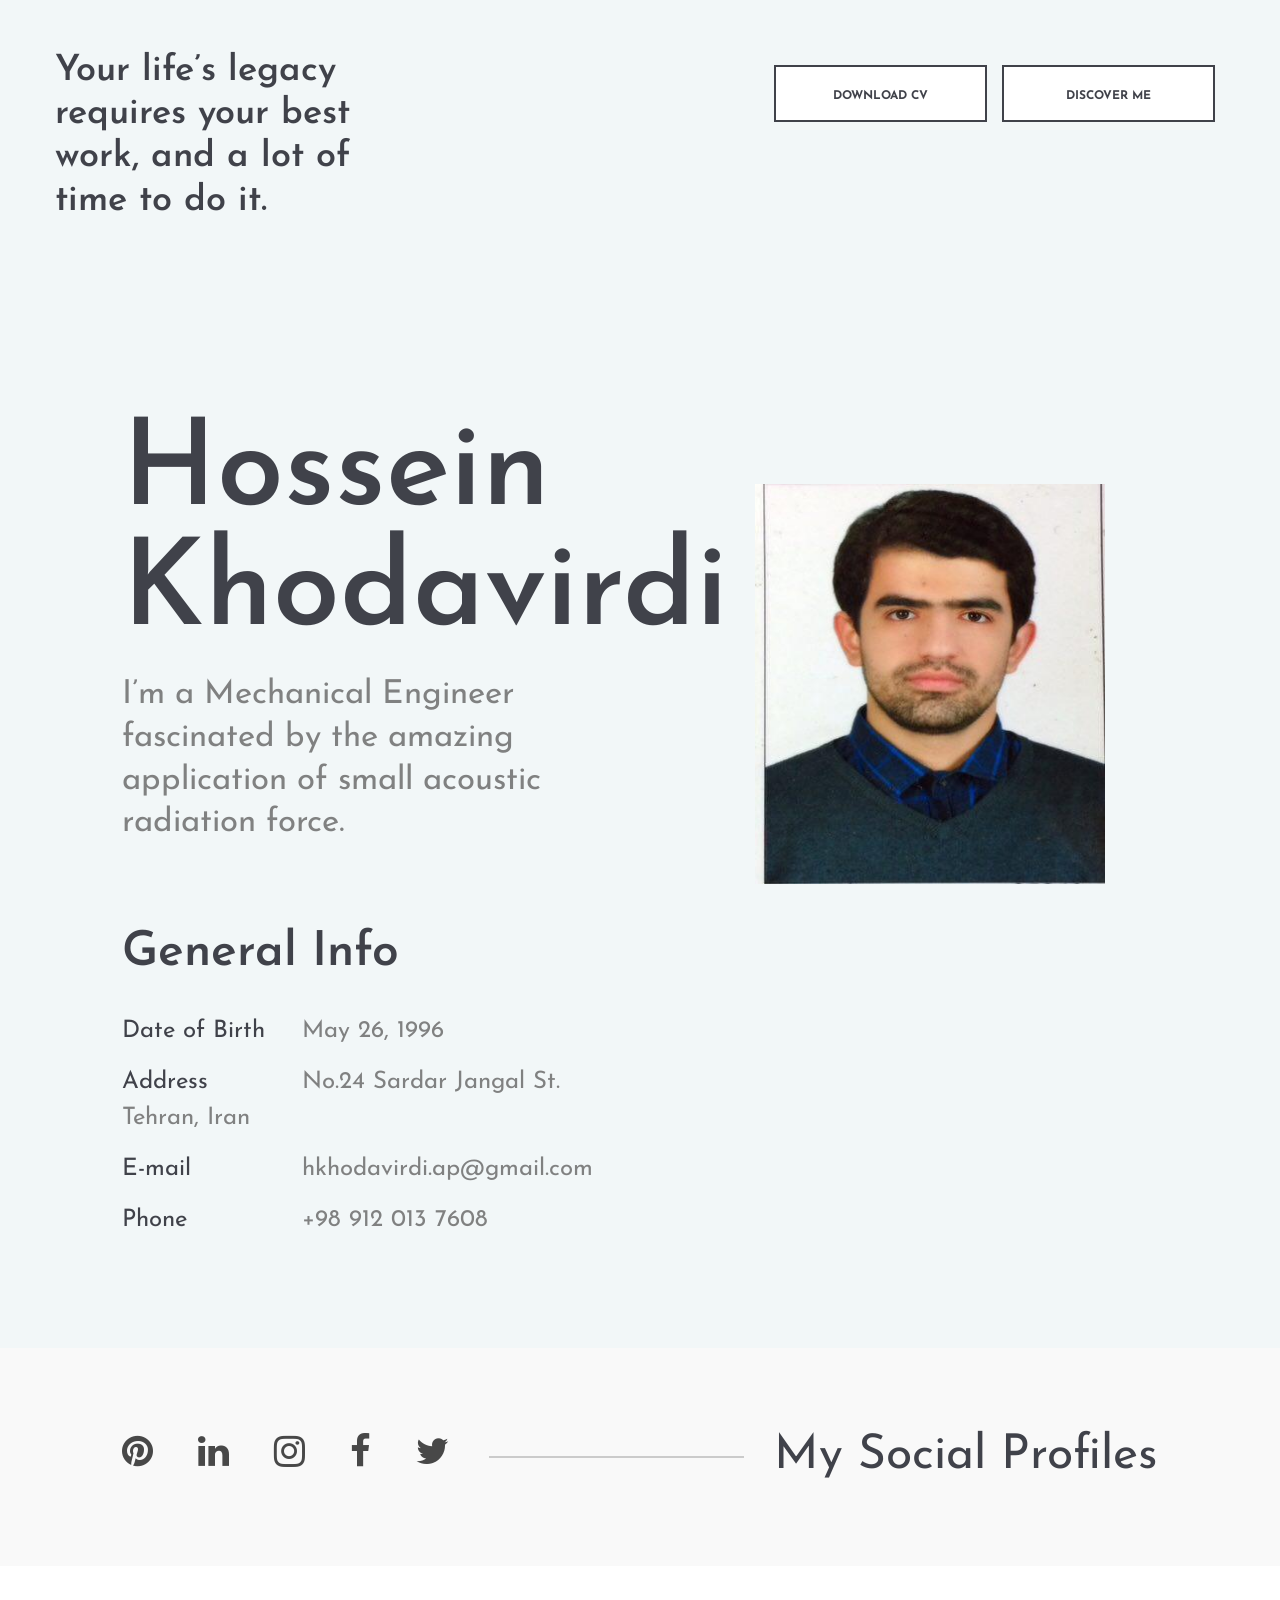
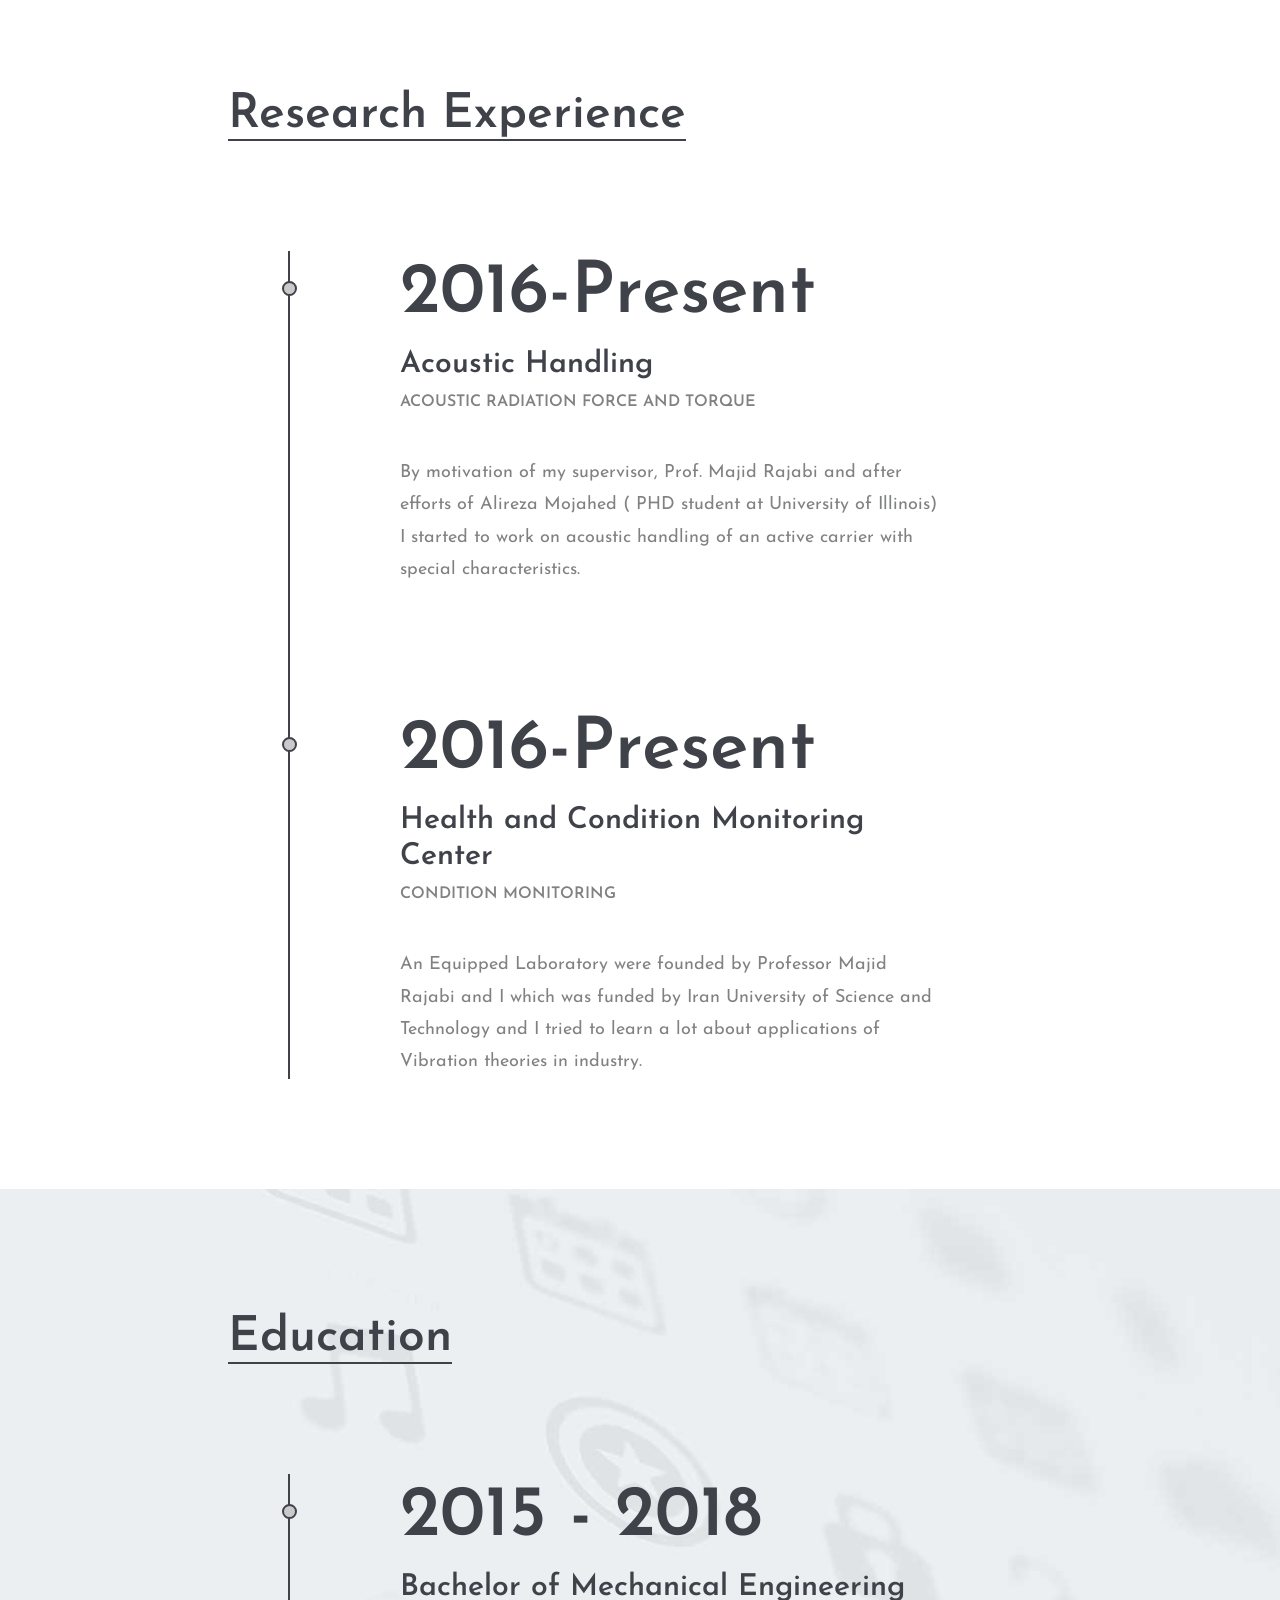
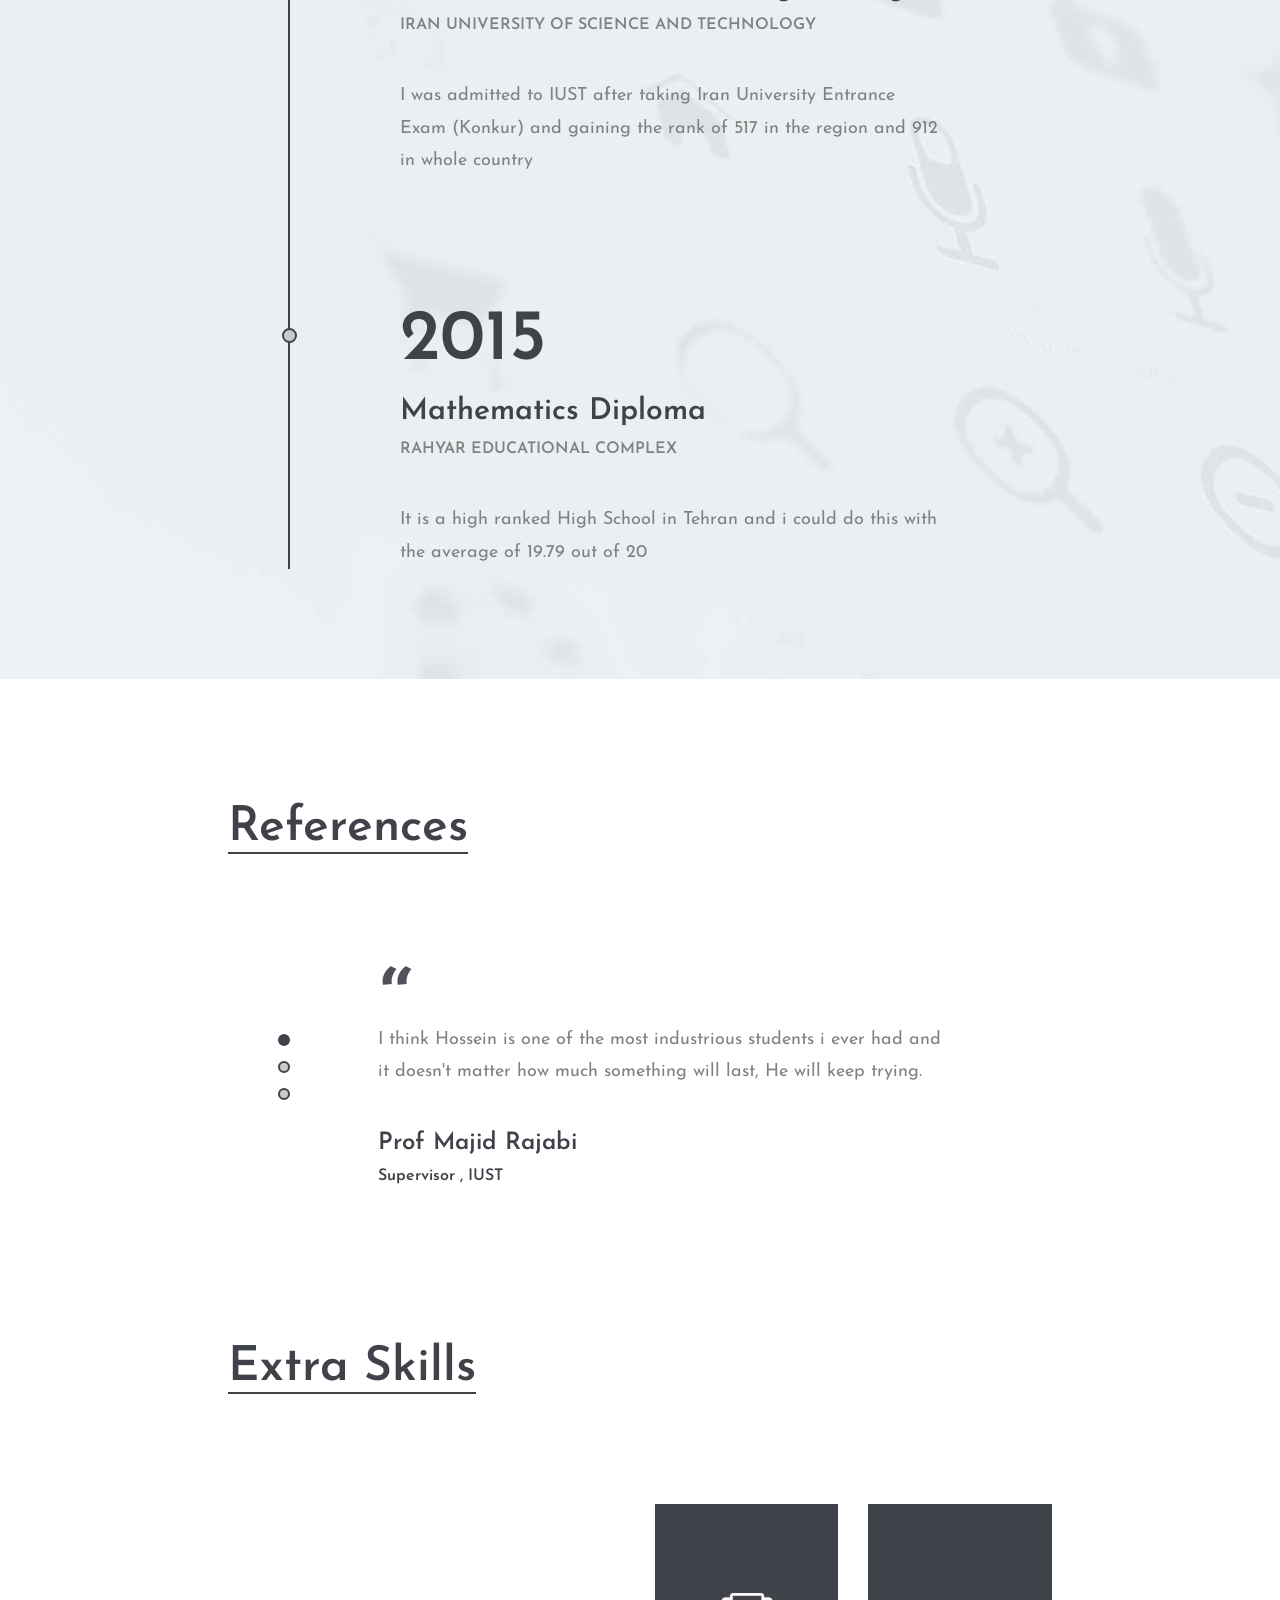
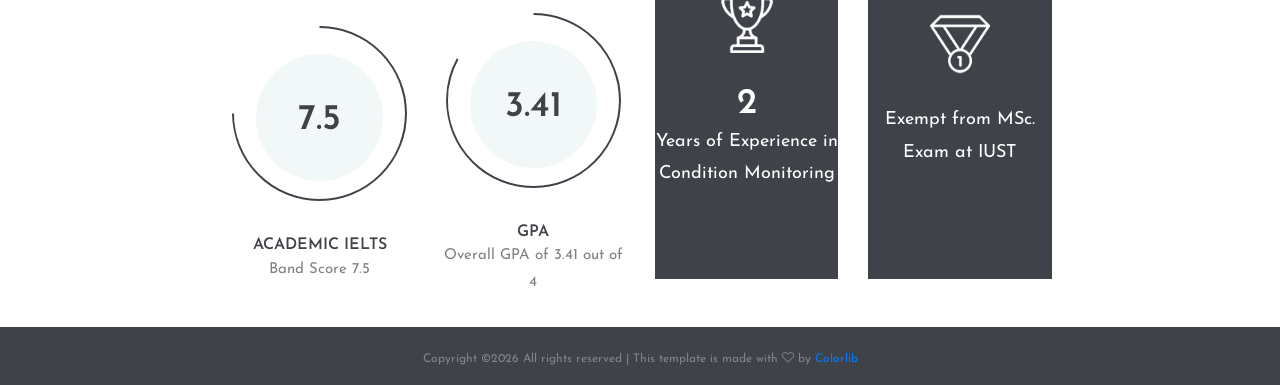
==== index.html @ dfb446a8 "create website" ====
﻿<!DOCTYPE html>
<html lang="en">
<head>
	<title>Hossein Khodavirdi</title>
	<meta charset="UTF-8">
	<meta name="description" content="Civic - CV Resume">
	<meta name="keywords" content="resume, civic, onepage, creative, html">
	<meta name="viewport" content="width=device-width, initial-scale=1.0">
	<!-- Favicon -->   
	<link href="img/favicon.ico" rel="shortcut icon"/>

	<!-- Google Fonts -->
	<link href="https://fonts.googleapis.com/css?family=Josefin+Sans:400,400i,600,600i,700" rel="stylesheet">

	<!-- Stylesheets -->
	<link rel="stylesheet" href="css/bootstrap.min.css"/>
	<link rel="stylesheet" href="css/font-awesome.min.css"/>
	<link rel="stylesheet" href="css/flaticon.css"/>
	<link rel="stylesheet" href="css/owl.carousel.css"/>
	<link rel="stylesheet" href="css/magnific-popup.css"/>
	<link rel="stylesheet" href="css/style.css"/>


	<!--[if lt IE 9]>
	  <script src="https://oss.maxcdn.com/html5shiv/3.7.2/html5shiv.min.js"></script>
	  <script src="https://oss.maxcdn.com/respond/1.4.2/respond.min.js"></script>
	<![endif]-->

</head>
<body>
	<!-- Page Preloder -->
	<div id="preloder">
		<div class="loader"></div>
	</div>
	
	<!-- Header section start -->
	<header class="header-section">
		<div class="container-fluid">
			<div class="row">
				<div class="col-md-4">
					<div class="site-logo">
						<h2>Your life’s legacy requires your best work, and a lot of time to do it.<a href="#"></a></h2>
						<p></p>
					</div>
				</div>
				<div class="col-md-8 text-md-right header-buttons">
					<a href="CV.pdf" class="site-btn">Download CV</a>
					<a href="#" class="site-btn">Discover me</a>
				</div>
			</div>
		</div>
	</header>
	<!-- Header section end -->

	<!-- Hero section start -->
	<section class="hero-section spad">
		<div class="container-fluid">
			<div class="row">
				<div class="col-xl-10 offset-xl-1">
					<div class="row">
						<div class="col-lg-6">
							<div class="hero-text">
								<h2>Hossein Khodavirdi</h2>
								<p>I’m a Mechanical Engineer fascinated by the amazing application of small acoustic radiation force.</p>
							</div>
							<div class="hero-info">
								<h2>General Info</h2>
								<ul>
									<li><span>Date of Birth</span>May 26, 1996</li>
									<li><span>Address</span>No.24 Sardar Jangal St. Tehran, Iran</li>
									<li><span>E-mail</span>hkhodavirdi.ap@gmail.com</li>
									<li><span>Phone </span>+98 912 013 7608</li>
								</ul>
							</div>
						</div>
						<div class="col-lg-6">
							<figure class="hero-image">
								<img src="img/Hossein.jpg" width="350" height="400" alt="5">
							</figure>
						</div>
					</div>
				</div>
			</div>
		</div>
	</section>
	<!-- Hero section end -->

	<!-- Social links section start -->
	<div class="social-section">
		<div class="container-fluid">
			<div class="row">
				<div class="col-xl-10 offset-xl-1">
					<div class="social-link-warp">
						<div class="social-links">
							<a href=""><i class="fa fa-pinterest"></i></a>
							<a href="https://www.linkedin.com/in/hossein-khodavirdi-6b2074a9/"><i class="fa fa-linkedin"></i></a>
							<a href="https://www.instagram.com/hossein.kh96/"><i class="fa fa-instagram"></i></a>
							<a href=""><i class="fa fa-facebook"></i></a>
							<a href="https://twitter.com/ho3ein75"><i class="fa fa-twitter"></i></a>
						</div>
						<h2 class="hidden-md hidden-sm">My Social Profiles</h2>
					</div>
				</div>
			</div>
		</div>
	</div>	
	<!-- Social links section end -->

	<!-- Resume section start -->
	<section class="resume-section spad">
		<div class="container-fluid">
			<div class="row">
				<div class="col-xl-7 offset-xl-2">
					<div class="section-title">
						<h2>Research Experience</h2>
					</div>
					<ul class="resume-list">
						<li>
							<h2>2016-Present</h2>
							<h3>Acoustic Handling</h3>
							<h4>Acoustic radiation force and torque</h4>
							<p>By motivation of my supervisor, Prof. Majid Rajabi and after efforts of Alireza Mojahed ( PHD student at University of Illinois) I started to work on acoustic handling of an active carrier with special characteristics. </p>
						</li>
						<li>
							<h2>2016-Present</h2>
							<h3>Health and Condition Monitoring Center</h3>
							<h4>Condition Monitoring</h4>
							<p>An Equipped Laboratory were founded by Professor Majid Rajabi and I which was funded by Iran University of Science and Technology and I tried to learn a lot about applications of Vibration theories in industry. </p>
						</li>
					</ul>
				</div>
			</div>
		</div>
	</section>
	<!-- Resume section end -->

	<!-- Resume section start -->
	<section class="resume-section with-bg spad">
		<div class="container-fluid">
			<div class="row">
				<div class="col-xl-7 offset-xl-2">
					<div class="section-title">
						<h2>Education</h2>
					</div>
					<ul class="resume-list">
						<li>
							<h2>2015 - 2018</h2>
							<h3>Bachelor of Mechanical Engineering</h3>
							<h4>Iran University of Science and Technology</h4>
							<p>I was admitted to IUST after taking Iran University Entrance Exam (Konkur) and gaining the rank of 517 in the region and 912 in whole country</p>
						</li>
						<li>
							<h2>2015</h2>
							<h3>Mathematics Diploma</h3>
							<h4>Rahyar Educational Complex</h4>
							<p>It is a high ranked High School in Tehran and i could do this with the average of 19.79 out of 20 </p>
						</li>
					</ul>
				</div>
			</div>
		</div>
	</section>
	<!-- Resume section end -->

	
	<!-- Review section start -->
	<section class="review-section spad pb-0">
		<div class="container-fluid">
			<div class="row">
				<div class="col-xl-7 offset-xl-2">
					<div class="section-title">
						<h2>References</h2>
					</div>
					<div class="review-slider owl-carousel">
						<div class="single-review">
							<div class="qut">“</div>
							<p>I think Hossein is one of the most industrious students i ever had and it doesn't matter how much something will last, He will keep trying. </p>
							<h3>Prof Majid Rajabi</h3>
							<h4>Supervisor , IUST</h4>
						</div>
						<div class="single-review">
							<div class="qut">“</div>
							<p>He was my TA at Iran University of Science and Technology, I can state that most of his students were statisfied after the end of the semester based on Hossein's Commitment and fairness. </p>
							<h3>Professor Ruhollah Talebi Tooti</h3>
							<h4>Iran University of Science and Technology</h4>
						</div>
						<div class="single-review">
							<div class="qut">“</div>
							<p>He is a very good and committed student which i think i can always count on him. </p>
							<h3>Professor Siavash Kazemi Rad</h3>
							<h4>Iran University of Science and Technology</h4>
						</div>
					</div>
				</div>
			</div>
		</div>
	</section>
	<!-- Review section end -->


	<!-- Extra section start -->
	<section class="extra-section spad pb-0">
		<div class="container-fluid">
			<div class="row">
				<div class="col-xl-8 offset-xl-2">
					<div class="section-title">
						<h2>Extra Skills</h2>
					</div>
					<div class="row">
						<div class="col-lg-3 col-md-6 pt-5">
							<div class="fact-box trans">
								<div class="fact-content">
									<div class="circle-progress">
										<div id="progress1" class="prog-circle"></div>
										<div class="progress-info">
											<h2>7.5</h2>
										</div>
										<div class="prog-title">
											<h3>Academic IELTS</h3>
											<p>Band Score 7.5</p>
										</div>			
									</div>
								</div>
							</div>
						</div>
						<div class="col-lg-3 col-md-6 pt-5">
							<div class="fact-box trans">
								<div class="fact-content">
									<div class="circle-progress">
										<div id="progress2" class="prog-circle"></div>
										<div class="progress-info">
											<h2>3.41</h2>
										</div>
										<div class="prog-title">
											<h3>GPA</h3>
											<p>Overall GPA of 3.41 out of 4 </p>
										</div>			
									</div>
								</div>
							</div>
						</div>
						<div class="col-lg-3 col-md-6">
							<div class="fact-box">
								<div class="fact-content">
									<img src="img/icon/1-w.png" alt="">
									<h2>2</h2>
									<p>Years of Experience in Condition Monitoring</p>
								</div>
							</div>
						</div>
						<div class="col-lg-3 col-md-6">
							<div class="fact-box">
								<div class="fact-content">
									<img src="img/icon/2-w.png" alt="">
									<h2></h2>
									<p>Exempt from MSc. Exam at IUST</p>
								</div>
							</div>
						</div>
					</div>
				</div>
			</div>
		</div>
	</section>
	<!-- Extra section end -->


	<!-- Footer section start -->
	<footer class="footer-section">
		<div class="container text-center">
			<div class="copyright"><!-- Link back to Colorlib can't be removed. Template is licensed under CC BY 3.0. -->
Copyright &copy;<script>document.write(new Date().getFullYear());</script> All rights reserved | This template is made with <i class="fa fa-heart-o" aria-hidden="true"></i> by <a href="https://colorlib.com" target="_blank">Colorlib</a>
<!-- Link back to Colorlib can't be removed. Template is licensed under CC BY 3.0. -->
</div>
		</div>
	</footer>
	<!-- Footer section end -->


	<!--====== Javascripts & Jquery ======-->
	<script src="js/jquery-2.1.4.min.js"></script>
	<script src="js/bootstrap.min.js"></script>
	<script src="js/owl.carousel.min.js"></script>
	<script src="js/magnific-popup.min.js"></script>
	<script src="js/circle-progress.min.js"></script>
	<script src="js/main.js"></script>
</body>
</html>
---- css/flaticon.css ----
/*
  	Flaticon icon font: Flaticon
  	Creation date: 11/12/2017 08:10
  	*/

@font-face {
  font-family: "Flaticon";
  src: url("../icon-fonts/Flaticon.eot");
  src: url("../icon-fonts/Flaticon.eot?#iefix") format("embedded-opentype"),
       url("../icon-fonts/Flaticon.woff") format("woff"),
       url(".../icon-fonts/Flaticon.ttf") format("truetype"),
       url("../icon-fonts/Flaticon.svg#Flaticon") format("svg");
  font-weight: normal;
  font-style: normal;
}

@media screen and (-webkit-min-device-pixel-ratio:0) {
  @font-face {
    font-family: "Flaticon";
    src: url("../icon-fonts/Flaticon.svg#Flaticon") format("svg");
  }
}

[class^="flaticon-"]:before, [class*=" flaticon-"]:before,
[class^="flaticon-"]:after, [class*=" flaticon-"]:after {   
  font-family: Flaticon;
  font-style: normal;
}

.flaticon-001-yoga:before { content: "\f100"; }
.flaticon-002-writing:before { content: "\f101"; }
.flaticon-003-weightlifting:before { content: "\f102"; }
.flaticon-004-cinema:before { content: "\f103"; }
.flaticon-005-game-console:before { content: "\f104"; }
.flaticon-006-swimming:before { content: "\f105"; }
.flaticon-007-sports:before { content: "\f106"; }
.flaticon-008-karaoke:before { content: "\f107"; }
.flaticon-009-sewing-2:before { content: "\f108"; }
.flaticon-010-snorkel:before { content: "\f109"; }
.flaticon-011-reading:before { content: "\f10a"; }
.flaticon-012-quilt:before { content: "\f10b"; }
.flaticon-013-chess-1:before { content: "\f10c"; }
.flaticon-014-poker:before { content: "\f10d"; }
.flaticon-015-photo-camera:before { content: "\f10e"; }
.flaticon-016-canvas:before { content: "\f10f"; }
.flaticon-017-model:before { content: "\f110"; }
.flaticon-018-music-player:before { content: "\f111"; }
.flaticon-019-knitting:before { content: "\f112"; }
.flaticon-020-kite:before { content: "\f113"; }
.flaticon-021-necklace:before { content: "\f114"; }
.flaticon-022-hiking:before { content: "\f115"; }
.flaticon-023-toast:before { content: "\f116"; }
.flaticon-024-gardening:before { content: "\f117"; }
.flaticon-025-fishing:before { content: "\f118"; }
.flaticon-026-sewing-1:before { content: "\f119"; }
.flaticon-027-drum-set:before { content: "\f11a"; }
.flaticon-028-sewing:before { content: "\f11b"; }
.flaticon-029-dancing:before { content: "\f11c"; }
.flaticon-030-crossword:before { content: "\f11d"; }
.flaticon-031-crochet:before { content: "\f11e"; }
.flaticon-032-cooking:before { content: "\f11f"; }
.flaticon-033-coin:before { content: "\f120"; }
.flaticon-034-pottery:before { content: "\f121"; }
.flaticon-035-tent:before { content: "\f122"; }
.flaticon-036-chess:before { content: "\f123"; }
---- css/style.css ----
/* =================================
------------------------------------
  Civic - CV Resume
  Version: 1.0
 ------------------------------------ 
 ====================================*/

/*----------------------------------------*/
/* Template default CSS
/*----------------------------------------*/
html,
body {
	height: 100%;
	font-family: 'Josefin Sans', sans-serif;
}

h1,
h2,
h3,
h4,
h5,
h6 {
	color: #40424a;
	margin: 0;
	font-weight: 600;
	font-family: 'Josefin Sans', sans-serif;
}

h2 {
	font-size: 48px;
}

h3 {
	font-size: 30px;
}

p {
	font-size: 18px;
	color: #808181;
	line-height: 1.8;
}

img {
	max-width: 100%;
}

input:focus,
select:focus,
button:focus,
textarea:focus {
	outline: none;
}

a:hover,
a:focus {
	text-decoration: none;
	outline: none;
}

ul,
ol {
	padding: 0;
	margin: 0;
}

/*---------------------
	Helper CSS
-----------------------*/
.spad {
	padding-top: 125px;
	padding-bottom: 110px;
}

.section-title h2 {
	display: inline-block;
	position: relative;
	margin-bottom: 110px;
	padding-bottom: 2px;
	line-height: normal;
}

.section-title h2:after {
	position: absolute;
	content: '';
	width: 100%;
	height: 2px;
	left: 0;
	bottom: 0;
	background: #40424a;
}

.set-bg {
	background-repeat: no-repeat;
	background-size: cover;
}

/*------------------------
  Common Elements
--------------------------*/

/* Preloder */
#preloder {
	position: fixed;
	width: 100%;
	height: 100%;
	top: 0;
	left: 0;
	z-index: 999999;
	background: #fff;
}

.loader {
	width: 30px;
	height: 30px;
	border: 3px solid #000;
	position: absolute;
	top: 50%;
	left: 50%;
	margin-top: -13px;
	margin-left: -13px;
	border-radius: 60px;
	border-left-color: transparent;
	animation: loader 0.8s linear infinite;
	-webkit-animation: loader 0.8s linear infinite;
}

@keyframes loader {
	0% {
		-webkit-transform: rotate(0deg);
		        transform: rotate(0deg);
	}
	50% {
		-webkit-transform: rotate(180deg);
		        transform: rotate(180deg);
	}
	100% {
		-webkit-transform: rotate(360deg);
		        transform: rotate(360deg);
	}
}

@-webkit-keyframes loader {
	0% {
		-webkit-transform: rotate(0deg);
	}
	50% {
		-webkit-transform: rotate(180deg);
	}
	100% {
		-webkit-transform: rotate(360deg);
	}
}

/* Site Buttons */
.site-btn {
	display: inline-block;
	text-transform: uppercase;
	font-size: 12px;
	min-width: 213px;
	min-height: 20px;
	text-align: center;
	padding: 20px 10px 15px;
	position: relative;
	background-color: #fff;
	margin-right: 10px;
	border: 2px solid #40424a;
	color: #40424a;
	font-weight: 700;
}

.site-btn:hover {
	color: #40424a;
}

.circle-progress {
	text-align: center;
	padding-top: 30px;
	display: inline-block;
}

.circle-progress .prog-circle {
	margin-bottom: -155px;
}

.circle-progress canvas {
	-webkit-transform: rotate(90deg);
	-ms-transform: rotate(90deg);
	transform: rotate(90deg);
}

.circle-progress .progress-info {
	background: #f2f7f8;
	width: 127px;
	height: 127px;
	border-radius: 150px;
	margin: 0 auto;
	padding-top: 45px;
}

.circle-progress .progress-info h2 {
	font-size: 36px;
	color: #40424a !important;
}

.circle-progress .prog-title {
	text-align: center;
	margin-top: 55px;
}

.circle-progress .prog-title h3 {
	font-size: 16px;
	text-transform: uppercase;
}

.circle-progress .prog-title p {
	font-size: 15px;
	color: #808181 !important;
}

/* Image Popup */
.img-popup-warp .mfp-content,
.img-popup-warp.mfp-ready.mfp-removing .mfp-content {
	opacity: 0;
	-webkit-transform: scale(0.8);
	-ms-transform: scale(0.8);
	transform: scale(0.8);
	-webkit-transition: all 0.4s;
	-o-transition: all 0.4s;
	transition: all 0.4s;
}

.img-popup-warp.mfp-ready .mfp-content {
	opacity: 1;
	-webkit-transform: scale(1);
	-ms-transform: scale(1);
	transform: scale(1);
}

/* Fact box */
.fact-box {
	height: 375px;
	display: table;
	width: 100%;
	background: #40424a;
}

.fact-box.trans {
	background-color: transparent;
}

.fact-box .fact-content {
	display: table-cell;
	vertical-align: middle;
	text-align: center;
}

.fact-box .fact-content img {
	width: 60px;
	margin-bottom: 30px;
}

.fact-box .fact-content h2 {
	font-size: 36px;
	color: #fff;
}

.fact-box .fact-content p {
	color: #fff;
	margin-bottom: 0;
}

/* Porgess bar */
.single-progress-item {
	margin-bottom: 35px;
	position: relative;
}

.single-progress-item p {
	color: #40424a;
	margin-bottom: 0;
	font-weight: 600;
}

.progress-bar-style {
	display: block;
	height: 2px;
	position: relative;
	width: 100%;
	margin-bottom: 10px;
}

.bar-inner {
	position: absolute;
	height: 100%;
	left: 0;
	top: 0;
	background: #40424a;
}

.bar-inner span {
	position: absolute;
	right: 0;
	bottom: -30px;
	color: #40424a;
	font-weight: 600;
}

/* Progress dots */
.language-progress {
	max-width: 280px;
	list-style: none;
}

.language-progress li {
	font-size: 24px;
	position: relative;
	padding-right: 150px;
	margin-bottom: 30px;
}

.language-progress .lan-prog {
	position: absolute;
	right: 0;
	top: 0;
}

.language-progress .lan-prog span {
	width: 12px;
	height: 12px;
	display: inline-block;
	margin-right: 18px;
	border-radius: 12px;
	background: #40424a;
}

.language-progress .lan-prog span.fade-ele {
	background: #cacaca;
}

/* Icon Box */
.icon-box {
	text-align: center;
	display: inline-block;
	margin-right: 60px;
}

.icon-box:last-child {
	margin-right: 0;
}

.icon-box i {
	font-size: 60px;
}

.icon-box p {
	color: #40424a;
}

.social-links a {
	-webkit-transition: all 0.3s;
	-o-transition: all 0.3s;
	transition: all 0.3s;
}

/*---------------------
	Header section
-----------------------*/
.header-section {
	padding: 50px 40px;
	background: #f2f7f8;
}

.site-logo h2 {
	font-size: 36px;
}

.site-logo h2 a {
	color: #40424a;
}

.site-logo p {
	font-size: 14px;
	line-height: normal;
}

.header-buttons a {
	margin-top: 15px;
}

/*---------------------
	Hero section
-----------------------*/
.hero-section {
	background: #f2f7f8;
}

.hero-text {
	margin-bottom: 80px;
}

.hero-text h2 {
	font-size: 170px;
	line-height: normal;
	margin-bottom: 20px;
}

.hero-text p {
	font-size: 33px;
	line-height: 1.3;
}

.hero-image {
	padding-top: 70px;
         margin-left: 100px
}

.hero-info h2 {
	margin-bottom: 30px;
       
}

.hero-info ul {
	list-style: none;
}

.hero-info ul li {
	font-size: 24px;
	color: #808181;
	margin-bottom: 15px;
}

.hero-info ul li span {
	color: #40424a;
	display: inline-block;
	min-width: 220px;
}

.hero-info ul li:last-child {
	margin-bottom: 0;
}

/*---------------------
	Social section
-----------------------*/
.social-section {
	background: #f9f9f9;
	padding: 80px 0;
}

.social-section .social-links {
	display: inline-block;
	background: #f9f9f9;
	position: relative;
	z-index: 5;
}

.social-section .social-links a {
	color: #484848;
	font-size: 36px;
	margin-right: 40px;
}

.social-section .social-link-warp {
	position: relative;
}

.social-section .social-link-warp h2 {
	display: inline-block;
	float: right;
	font-weight: 400;
	padding-left: 30px;
	background: #f9f9f9;
	position: relative;
	z-index: 5;
}

.social-section .social-link-warp:after {
	position: absolute;
	content: '';
	width: 50%;
	height: 2px;
	left: 23%;
	top: 50%;
	margin-top: 1px;
	background: #cbcbcb;
}

/*---------------------
	Resume section
----------------------*/
.resume-section.with-bg {
	background-image: url(../img/resume-bg.jpg);
	background-repeat: no-repeat;
	background-size: cover;
}

.resume-list {
	list-style: none;
	margin-left: 60px;
	padding-left: 110px;
	border-left: 2px solid #40424a;
}

.resume-list li {
	margin-bottom: 120px;
	position: relative;
}

.resume-list li:last-child {
	margin-bottom: 0;
}

.resume-list li:after {
	position: absolute;
	content: '';
	width: 15px;
	height: 15px;
	border: 2px solid #40424a;
	border-radius: 50px;
	background: #cacaca;
	top: 30px;
	left: -118px;
}

.resume-list h2 {
	font-size: 72px;
	margin-bottom: 10px;
}

.resume-list h4 {
	font-size: 16px;
	text-transform: uppercase;
	color: #808181;
	margin-top: 10px;
	margin-bottom: 45px;
}

.resume-list p {
	margin-bottom: 0;
}

/*---------------------
	Review section
-----------------------*/
.review-slider {
	padding-left: 150px;
}

.review-slider .owl-dots {
	position: absolute;
	left: 50px;
	top: 70px;
}

.review-slider .owl-dots .owl-dot {
	width: 12px;
	height: 12px;
	border: 2px solid #40424a;
	border-radius: 50px;
	background: #cacaca;
	margin-bottom: 15px;
}

.review-slider .owl-dots .owl-dot.active {
	background: #40424a;
}

.single-review .qut {
	font-size: 120px;
	line-height: 0;
	color: #505259;
	margin-top: 60px;
}

.single-review p {
	margin-bottom: 40px;
}

.single-review h3 {
	font-size: 24px;
	margin-bottom: 10px;
}

.single-review h4 {
	font-size: 16px;
}

/*---------------------
	Portfolio section
----------------------*/
.portfolio-warp {
	padding: 0 60px;
}

.portfolio-item h2 {
	font-size: 24px;
	margin-bottom: 5px;
}

.portfolio-item p {
	font-size: 14px;
	margin-bottom: 0;
}

.portfolio-item .port-pic {
	margin-bottom: 30px;
	display: block;
	height: 480px;
	background: #333;
	background-position: center center;
	background-size: cover;
	overflow: hidden;
	position: relative;
}

.portfolio-item .port-pic:after {
	position: absolute;
	content: '';
	left: 0;
	bottom: 0;
	width: 100%;
	height: 0;
	background: #000;
	opacity: 0;
	z-index: 2;
	-webkit-transition: all 0.4s cubic-bezier(0.55, 0.09, 0.68, 0.53) 0s;
	-o-transition: all 0.4s cubic-bezier(0.55, 0.09, 0.68, 0.53) 0s;
	transition: all 0.4s cubic-bezier(0.55, 0.09, 0.68, 0.53) 0s;
}

.portfolio-item:hover .port-pic:after {
	opacity: 0.8;
	height: 100%;
	top: 0;
}

/*---------------------
	Contact section
-----------------------*/
.contact-form {
	display: block;
	width: 100%;
}

.contact-form input {
	background-color: transparent;
	padding-left: 25px;
	height: 60px;
	width: 100%;
	border: none;
	border-bottom: 2px solid #cacaca;
	margin-bottom: 30px;
	font-size: 13px;
}

.contact-form textarea {
	padding-left: 25px;
	height: 200px;
	width: 100%;
	border: none;
	border-bottom: 2px solid #cacaca;
	margin-bottom: 30px;
	font-size: 13px;
	background-color: transparent;
}

.contact-form ::-webkit-input-placeholder {
	font-style: italic;
}

.contact-form :-ms-input-placeholder {
	font-style: italic;
}

.contact-form ::-ms-input-placeholder {
	font-style: italic;
}

.contact-form ::placeholder {
	font-style: italic;
}

/*---------------------
	Footer section
-----------------------*/
.footer-section {
	background: #40424a;
	padding: 20px 0;
}

.copyright {
	padding-top: 5px;
	font-size: 12px;
	color: #838488;
	line-height: normal;
}

/*---------------------
	Home 2 Style
-----------------------*/
.home-two-style {
	background-image: url(../img/home-2-bg.png);
	background-repeat: no-repeat;
	background-size: cover;
	background-position: top center;
	background-color: #009fff;
}

.home-two-style .header-section,
.home-two-style .hero-section,
.home-two-style .social-section,
.home-two-style .review-slider .owl-dots .owl-dot,
.home-two-style .site-btn,
.home-two-style .fact-box,
.home-two-style .social-links,
.home-two-style .social-section .social-link-warp h2 {
	background-color: transparent;
}

.home-two-style h1,
.home-two-style h2,
.home-two-style h3,
.home-two-style h4,
.home-two-style h5,
.home-two-style h6,
.home-two-style p,
.home-two-style .site-logo h2 a,
.home-two-style .site-logo p,
.home-two-style .hero-info ul li,
.home-two-style .hero-info ul li span,
.home-two-style .single-review .qut,
.home-two-style .site-btn,
.home-two-style .social-section .social-links a,
.home-two-style .contact-form input,
.home-two-style .contact-form textarea,
.home-two-style .circle-progress .prog-title p,
.home-two-style .circle-progress .prog-title h3,
.home-two-style .circle-progress .progress-info h2 {
	color: #fff !important;
}

.home-two-style .section-title h2:after,
.home-two-style .review-slider .owl-dots .owl-dot.active {
	background: #fff;
}

.home-two-style .resume-list,
.home-two-style .resume-list li:after,
.home-two-style .review-slider .owl-dots .owl-dot,
.home-two-style .site-btn,
.home-two-style .contact-form input,
.home-two-style .contact-form textarea {
	border-color: #fff;
}

.home-two-style .hero-image {
	padding-left: 0px;
	padding-top: 200px;
}

.home-two-style .hero-image img {
	-webkit-box-shadow: 6px 20px 50px rgba(0, 0, 0, 0.5294117647);
	        box-shadow: 6px 20px 50px rgba(0, 0, 0, 0.5294117647);
}

.home-two-style .resume-list li:after {
	background: #009fff;
}

.home-two-style .circle-progress .progress-info {
	background: #50bcfd;
}

.home-two-style .fact-box {
	border: 2px solid #fff;
}

.home-two-style .fact-box.trans {
	border: none;
}

.home-two-style .footer-section {
	background: #3a4db4;
}

.home-two-style .contact-form ::-webkit-input-placeholder {
	color: #fff;
}

.home-two-style .contact-form :-ms-input-placeholder {
	color: #fff;
}

.home-two-style .contact-form ::-ms-input-placeholder {
	color: #fff;
}

.home-two-style .contact-form ::placeholder {
	color: #fff;
}

/*---------------------
	Home 3 Style
-----------------------*/
.home-three-style .main-left-area,
.home-four-style .main-left-area {
	background: #f2f7f8;
	padding-top: 200px;
	padding-right: 80px;
	padding-left: 80px;
}

.home-three-style .main-left-area .section-title h2,
.home-four-style .main-left-area .section-title h2 {
	margin-bottom: 130px;
}

.home-three-style .main-right-area,
.home-four-style .main-right-area {
	padding-top: 200px;
	padding-left: 110px;
}

.home-three-style .resume-list li,
.home-four-style .resume-list li {
	padding-left: 0;
}

.home-three-style .resume-list li:after,
.home-four-style .resume-list li:after {
	display: none;
}

.home-three-style .resume-list,
.home-four-style .resume-list {
	border-left: none;
	padding-left: 0;
	margin-left: 0;
}

.home-three-style .header-section,
.home-four-style .header-section {
	padding: 50px 80px;
	background: transparent;
	position: absolute;
	width: 100%;
	z-index: 1;
}

.home-three-style .hero-image,
.home-four-style .hero-image {
	margin-bottom: 100px;
}

.home-three-style .hero-text h2,
.home-four-style .hero-text h2 {
	font-size: 72px;
	margin-bottom: 40px;
}

.home-three-style .review-slider,
.home-four-style .review-slider {
	padding-left: 0;
}

.home-three-style .review-slider .owl-dots,
.home-four-style .review-slider .owl-dots {
	position: relative;
	left: 0;
	top: 0;
	padding-top: 50px;
}

.home-three-style .review-slider .owl-dots .owl-dot,
.home-four-style .review-slider .owl-dots .owl-dot {
	display: inline-block;
	margin-right: 15px;
	background: #cacaca;
	border: none;
}

.home-three-style .review-slider .owl-dots .owl-dot.active,
.home-four-style .review-slider .owl-dots .owl-dot.active {
	background: #40424a;
}

.home-three-style .skills,
.home-four-style .skills {
	max-width: 555px;
}

.home-three-style .fact-box.trans,
.home-four-style .fact-box.trans {
	margin-bottom: 80px;
}

.home-three-style .social-links,
.home-four-style .social-links {
	text-align: center;
	padding-bottom: 70px;
	padding-top: 120px;
}

.home-three-style .social-links a,
.home-four-style .social-links a {
	font-size: 30px;
	margin-right: 40px;
	color: #b9b9b9;
}

.home-three-style .social-links a:hover,
.home-four-style .social-links a:hover {
	color: #484848;
}

/*---------------------
	Home 4 Style
-----------------------*/
.home-four-style .site-logo h2 a,
.home-four-style .site-logo p {
	color: #fff;
}

.home-four-style .main-left-area {
	position: relative;
	/* Permalink - use to edit and share this gradient: http://colorzilla.com/gradient-editor/#481340+0,ff0f3c+100,ff0f3c+100 */
	background: #481340;
	/* Old browsers */
	/* FF3.6-15 */
	background: -webkit-linear-gradient(top, #481340 0%, #ff0f3c 100%, #ff0f3c 100%);
	/* Chrome10-25,Safari5.1-6 */
	background: -webkit-gradient(linear, left top, left bottom, from(#481340), color-stop(100%, #ff0f3c), to(#ff0f3c));
	background: -o-linear-gradient(top, #481340 0%, #ff0f3c 100%, #ff0f3c 100%);
	background: linear-gradient(to bottom, #481340 0%, #ff0f3c 100%, #ff0f3c 100%);
	/* W3C, IE10+, FF16+, Chrome26+, Opera12+, Safari7+ */
	filter: progid:DXImageTransform.Microsoft.gradient( startColorstr='#481340', endColorstr='#ff0f3c', GradientType=0);
	/* IE6-9 */
}

.home-four-style .main-left-area:after {
	position: absolute;
	content: "";
	width: 100%;
	height: 800px;
	top: 0;
	left: 0;
	background-image: url("../img/home-4-bg.png");
	background-repeat: no-repeat;
	background-size: cover;
}

.home-four-style .main-left-area h1,
.home-four-style .main-left-area h2,
.home-four-style .main-left-area h3,
.home-four-style .main-left-area h4,
.home-four-style .main-left-area h5,
.home-four-style .main-left-area h6,
.home-four-style .main-left-area p,
.home-four-style .main-left-area .hero-info ul li,
.home-four-style .main-left-area .hero-info ul li span,
.home-four-style .main-left-area .site-btn,
.home-four-style .main-left-area .social-section,
.home-four-style .main-left-area .social-links a,
.home-four-style .main-left-area .contact-form input,
.home-four-style .main-left-area .contact-form textarea,
.home-four-style .main-left-area .circle-progress .prog-title p,
.home-four-style .main-left-area .circle-progress .prog-title h3,
.home-four-style .main-left-area .circle-progress .progress-info h2,
.home-four-style .main-left-area .language-progress li {
	color: #fff !important;
}

.home-four-style .main-left-area .circle-progress .progress-info {
	background: rgba(255, 255, 255, 0.29);
}

.home-four-style .main-left-area .section-title h2:after,
.home-four-style .main-left-area .language-progress .lan-prog span {
	background: #fff;
}

.home-four-style .main-left-area .language-progress .lan-prog span.fade-ele {
	background: rgba(255, 255, 255, 0.29);
}

.home-four-style .main-left-area .fact-box {
	background-color: transparent;
	border: 2px solid #fff;
}

.home-four-style .main-left-area .fact-box.trans {
	border: none;
}

.home-four-style .main-left-area .intro-section {
	position: relative;
	z-index: 2;
}

.home-four-style .main-right-area .section-title h2:after,
.home-four-style .main-right-area .review-slider .owl-dots .owl-dot.active {
	background: #ff0f3c;
}

.home-four-style .main-right-area .resume-list h2,
.home-four-style .main-right-area .single-review .qut {
	color: #ff0f3c;
}

/*---------------------
	Home 5 Style
-----------------------*/
.home-five-style .header-section {
	padding: 50px 80px;
	background: transparent;
	position: absolute;
	width: 100%;
	z-index: 1;
}

.home-five-style .hero-section {
	padding-top: 70px;
}

.home-five-style .hero-section img {
	margin-bottom: 60px;
}

.home-five-style .hero-text h2 {
	font-size: 72px;
	margin-bottom: 40px;
}

.home-five-style .social-links {
	padding-top: 0px;
	text-align: center;
	padding-bottom: 70px;
}

.home-five-style .social-links a {
	font-size: 30px;
	margin-right: 40px;
	color: #b9b9b9;
}

.home-five-style .social-links a:hover {
	color: #484848;
}

.home-five-style .resume-list li {
	padding-left: 0;
}

.home-five-style .resume-list li:after {
	display: none;
}

.home-five-style .resume-list {
	border-left: none;
	padding-left: 0;
	margin-left: 0;
}

.home-five-style .review-slider {
	padding-left: 0;
}

.home-five-style .review-slider .owl-dots {
	position: relative;
	left: 0;
	top: 0;
	padding-top: 50px;
}

.home-five-style .review-slider .owl-dots .owl-dot {
	display: inline-block;
	margin-right: 15px;
	background: #cacaca;
	border: none;
}

.home-five-style .review-slider .owl-dots .owl-dot.active {
	background: #40424a;
}

.home-five-style .circle-progress {
	padding-top: 0;
}

/*---------------------
	Home 6 Style
-----------------------*/
.home-six-style .site-logo h2 a,
.home-six-style .site-logo p,
.home-six-style .hero-text h2,
.home-six-style .hero-text p,
.home-six-style .social-links a {
	color: #fff;
}

.home-six-style .resume-list h2,
.home-six-style .icon-box i,
.home-six-style .single-review .qut {
	color: #009fff;
}

.home-six-style .section-title h2:after,
.home-six-style .fact-box,
.home-six-style .review-slider .owl-dots .owl-dot.active,
.home-six-style .language-progress .lan-prog span {
	background: #009fff;
}

.home-six-style .language-progress .lan-prog span.fade-ele {
	background: #cacaca;
}

.home-six-style .header-section {
	padding: 50px 80px;
	background: transparent;
	position: absolute;
	width: 100%;
	z-index: 1;
}

.home-six-style .hero-section {
	background: #009fff;
	padding-top: 70px;
}

.home-six-style .hero-section img {
	margin-bottom: 60px;
}

.home-six-style .hero-text h2 {
	font-size: 72px;
	margin-bottom: 40px;
}

.home-six-style .social-links {
	padding-top: 0px;
	text-align: center;
	padding-bottom: 70px;
}

.home-six-style .social-links a {
	font-size: 30px;
	margin-right: 40px;
	color: #b9b9b9;
}

.home-six-style .social-links a:hover {
	color: #484848;
}

.home-six-style .resume-list li {
	padding-left: 0;
}

.home-six-style .resume-list li:after {
	display: none;
}

.home-six-style .resume-list {
	border-left: none;
	padding-left: 0;
	margin-left: 0;
}

.home-six-style .review-slider {
	padding-left: 0;
}

.home-six-style .review-slider .owl-dots {
	position: relative;
	left: 0;
	top: 0;
	padding-top: 50px;
}

.home-six-style .review-slider .owl-dots .owl-dot {
	display: inline-block;
	margin-right: 15px;
	background: #cacaca;
	border: none;
}

.home-six-style .circle-progress {
	padding-top: 0;
}

.info-section {
	background: #40424a;
	padding: 60px 0;
}

.info-section .hero-info ul li {
	color: #fff;
}

.info-section .hero-info ul li span {
	color: #fff;
}


/* ===========================
  Responsive
==============================*/
@media only screen and (max-width: 1730px) {
	.home-two-style .social-section .social-link-warp:after {
		display: none;
	}
}

@media only screen and (max-width: 1600px) {
	.hero-text h2 {
		font-size: 120px;
	}
}

@media only screen and (max-width: 1450px) {
	.home-five-style .header-section {
		position: relative;
		background: #f2f7f8;
	}
	.home-six-style .header-section {
		position: relative;
		background: #009fff;
	}
}

@media only screen and (max-width: 1366px) and (min-width: 1200px) {
	.home-five-style .header-section {
		position: relative;
		background: #f2f7f8;
	}
	.container-warp {
		min-width: 80%;
		margin-left: 10%;
	}
	.hero-info ul li span {
		min-width: 180px;
	}
	.portfolio-item .port-pic {
		height: 310px;
	}
	.home-three-style .header-section {
		padding: 50px 30px;
	}
	.home-three-style .main-left-area {
		padding-right: 30px;
		padding-left: 30px;
	}
	.home-three-style .main-right-area {
		padding-left: 100px;
	}
}

/* Medium screen : 992px. */
@media only screen and (min-width: 992px) and (max-width: 1199px) {
	.portfolio-warp {
		padding: 0;
	}
	.home-three-style .header-section {
		padding: 50px 15px;
	}
	.home-three-style .main-left-area {
		padding-right: 15px;
		padding-left: 15px;
	}
	.home-three-style .main-right-area {
		padding-left: 50px;
	}
	.home-three-style .main-right-area {
		padding-left: 100px;
	}
	.portfolio-item .port-pic {
		height: 310px;
	}
	.portfolio-item {
		margin-bottom: 30px;
	}
}

/* Tablet :768px. */
@media only screen and (min-width: 768px) and (max-width: 991px) {
	.portfolio-warp {
		padding: 0;
	}
	.hidden-md {
		display: none !important;
	}
	.icon-box {
		margin-right: 30px;
	}
	.social-section .social-links {
		display: block;
		text-align: center;
	}
	.social-link-warp:after {
		display: none;
	}
	.portfolio-item {
		margin-bottom: 30px;
	}
	.home-three-style .header-section {
		position: relative;
		background: #f2f7f8;
	}
	.home-three-style .main-left-area {
		padding-top: 0;
	}
	.home-three-style .main-left-area,
	.home-three-style .header-section,
	.home-three-style .main-right-area,
	.home-four-style .main-left-area,
	.home-four-style .header-section,
	.home-four-style .main-right-area {
		padding-right: 30px;
		padding-left: 30px;
	}
	.home-five-style .header-section,
	.home-six-style .header-section {
		padding: 50px 0;
	}
	.info-section .hero-info ul li span {
		color: #9c9b9b;
	}
	.hero-info ul li {
		margin-bottom: 30px;
	}
	.hero-info ul li span {
		display: block;
	}
}

/* Large Mobile :480px. */
@media only screen and (max-width: 767px) {
	.icon-box {
		margin-right: 30px;
		text-align: left;
	}
	.hero-text h2 {
		font-size: 80px;
	}
	.portfolio-warp {
		padding: 0;
	}
	.hidden-md {
		display: none !important;
	}
	.resume-list {
		margin-left: 0;
		padding-left: 0;
		border-left: none;
	}
	.review-slider {
		padding-left: 0;
	}
	.review-slider .owl-dots {
		position: relative;
		left: 0;
		top: 70px;
	}
	.review-slider .owl-dots .owl-dot {
		display: inline-block;
		margin-right: 15px;
	}
	.portfolio-item {
		margin-bottom: 30px;
	}
	.fact-box {
		margin-bottom: 30px;
	}
	.header-section {
		padding: 50px 0;
	}
	.social-section .social-links {
		display: block;
		text-align: center;
	}
	.home-three-style .header-section {
		position: relative;
		background: #f2f7f8;
	}
	.home-three-style .main-left-area {
		padding-top: 0;
	}
	.home-three-style .main-left-area,
	.home-three-style .header-section,
	.home-three-style .main-right-area,
	.home-four-style .main-left-area,
	.home-four-style .header-section,
	.home-four-style .main-right-area {
		padding-right: 30px;
		padding-left: 30px;
	}
	.home-five-style .header-section,
	.home-six-style .header-section {
		padding: 50px 0;
	}
	.info-section .hero-info ul li span {
		color: #9c9b9b;
	}
}

/* small Mobile :320px. */
@media only screen and (max-width: 479px) {
	.hero-text h2 {
		font-size: 50px;
	}
	.hero-info ul li {
		font-size: 18px;
	}
	.hero-info ul li span {
		display: block;
	}
	.social-section .social-links a {
		margin-right: 30px;
	}
	.resume-list h2 {
		font-size: 50px;
	}
	.portfolio-item {
		margin-bottom: 30px;
	}
	.home-three-style .main-left-area,
	.home-three-style .header-section,
	.home-three-style .main-right-area,
	.home-four-style .main-left-area,
	.home-four-style .header-section,
	.home-four-style .main-right-area {
		padding-right: 15px;
		padding-left: 15px;
	}
	.home-four-style .main-left-area {
		padding-top: 250px;
	}
}
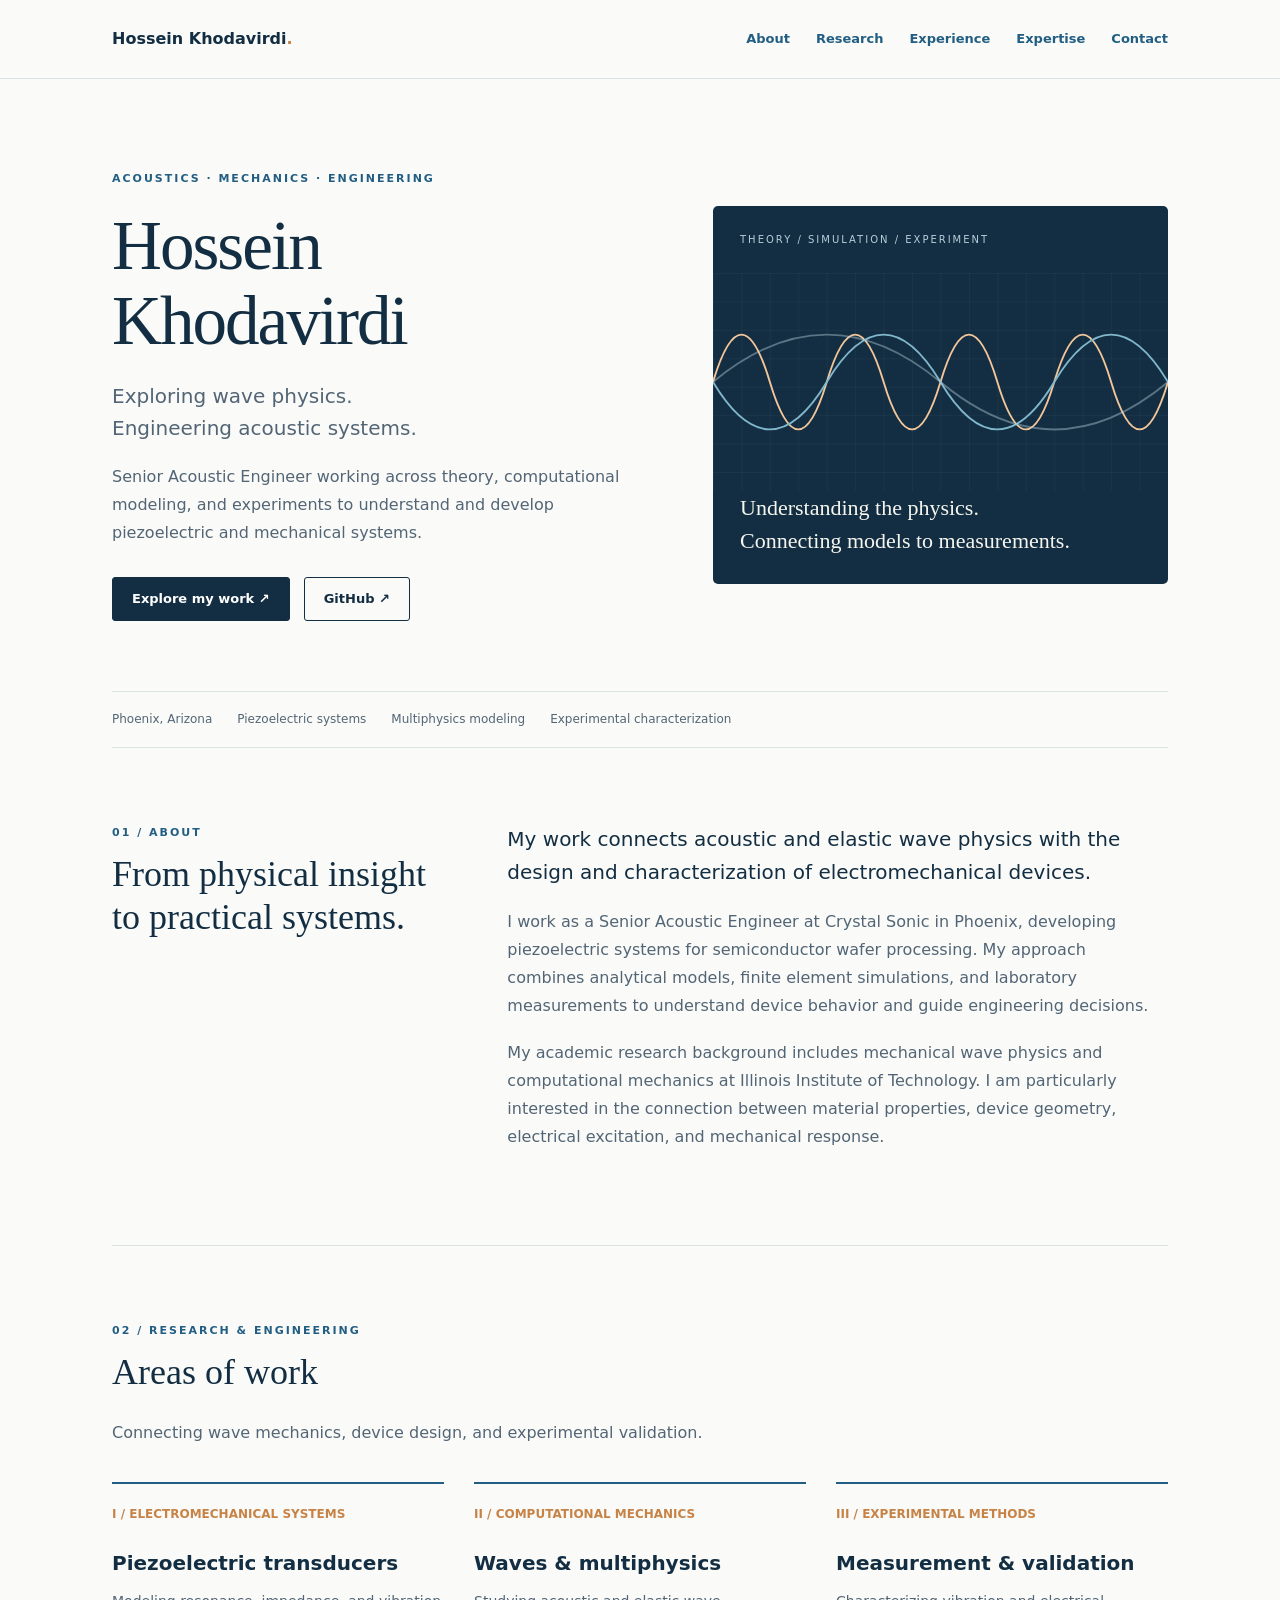
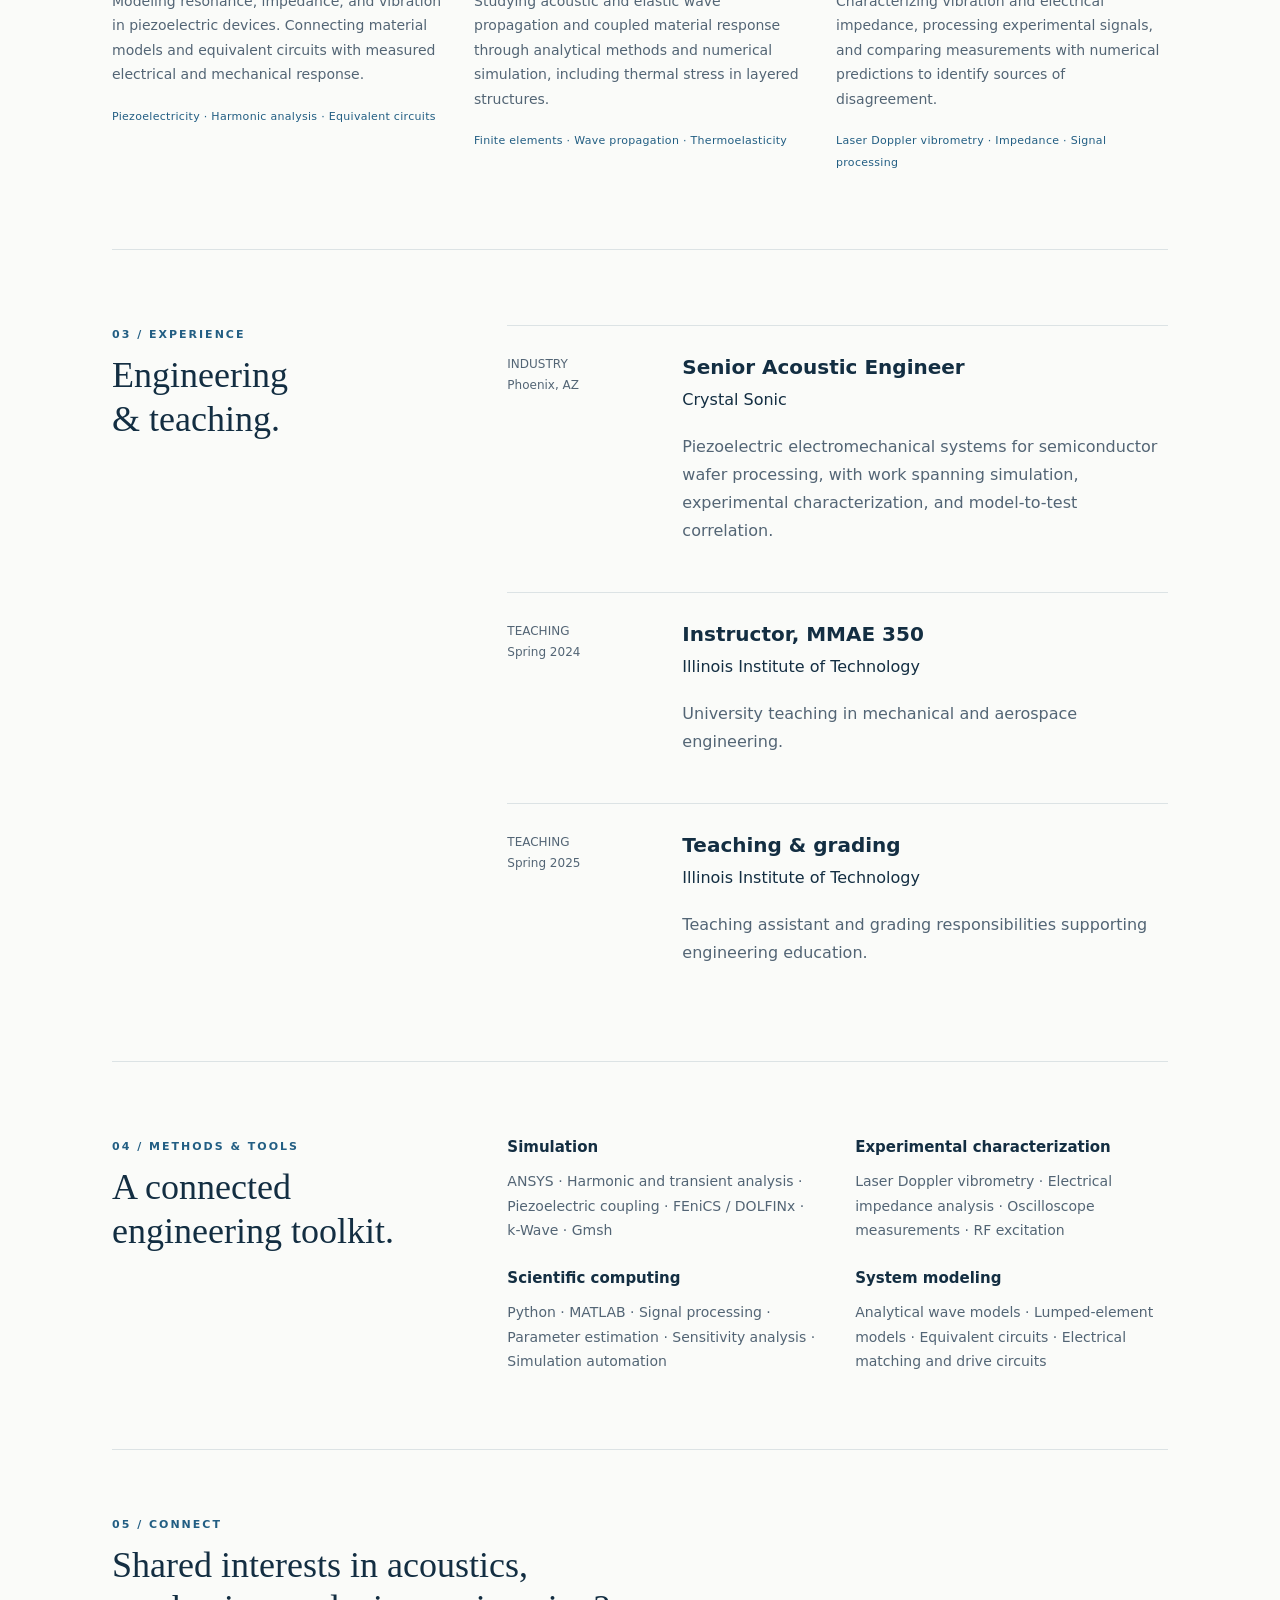
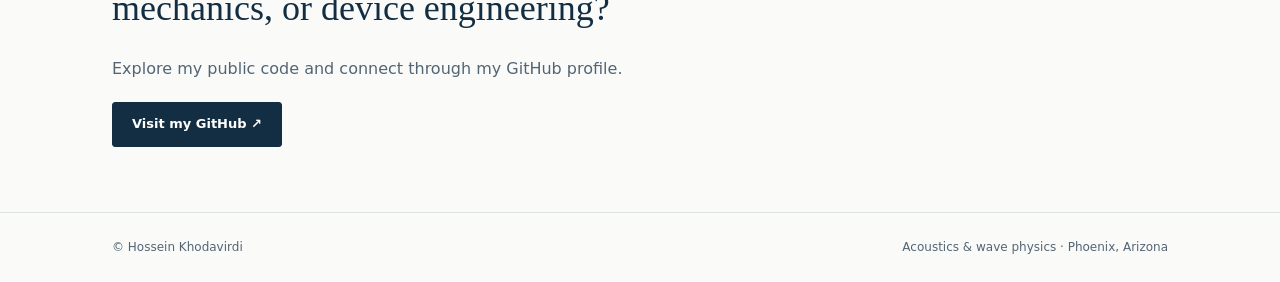
==== commit 92a7eab8: "Add files via upload" ====
--- a/index.html
+++ b/index.html
@@ -1,288 +1,43 @@
-﻿<!DOCTYPE html>
-<html lang="en">
-<head>
-	<title>Hossein Khodavirdi</title>
-	<meta charset="UTF-8">
-	<meta name="description" content="Civic - CV Resume">
-	<meta name="keywords" content="resume, civic, onepage, creative, html">
-	<meta name="viewport" content="width=device-width, initial-scale=1.0">
-	<!-- Favicon -->   
-	<link href="img/favicon.ico" rel="shortcut icon"/>
-
-	<!-- Google Fonts -->
-	<link href="https://fonts.googleapis.com/css?family=Josefin+Sans:400,400i,600,600i,700" rel="stylesheet">
-
-	<!-- Stylesheets -->
-	<link rel="stylesheet" href="css/bootstrap.min.css"/>
-	<link rel="stylesheet" href="css/font-awesome.min.css"/>
-	<link rel="stylesheet" href="css/flaticon.css"/>
-	<link rel="stylesheet" href="css/owl.carousel.css"/>
-	<link rel="stylesheet" href="css/magnific-popup.css"/>
-	<link rel="stylesheet" href="css/style.css"/>
-
-
-	<!--[if lt IE 9]>
-	  <script src="https://oss.maxcdn.com/html5shiv/3.7.2/html5shiv.min.js"></script>
-	  <script src="https://oss.maxcdn.com/respond/1.4.2/respond.min.js"></script>
-	<![endif]-->
-
-</head>
-<body>
-	<!-- Page Preloder -->
-	<div id="preloder">
-		<div class="loader"></div>
-	</div>
-	
-	<!-- Header section start -->
-	<header class="header-section">
-		<div class="container-fluid">
-			<div class="row">
-				<div class="col-md-4">
-					<div class="site-logo">
-						<h2>Your life’s legacy requires your best work, and a lot of time to do it.<a href="#"></a></h2>
-						<p></p>
-					</div>
-				</div>
-				<div class="col-md-8 text-md-right header-buttons">
-					<a href="CV.pdf" class="site-btn">Download CV</a>
-					<a href="#" class="site-btn">Discover me</a>
-				</div>
-			</div>
-		</div>
-	</header>
-	<!-- Header section end -->
-
-	<!-- Hero section start -->
-	<section class="hero-section spad">
-		<div class="container-fluid">
-			<div class="row">
-				<div class="col-xl-10 offset-xl-1">
-					<div class="row">
-						<div class="col-lg-6">
-							<div class="hero-text">
-								<h2>Hossein Khodavirdi</h2>
-								<p>I’m a Mechanical Engineer fascinated by the amazing application of small acoustic radiation force.</p>
-							</div>
-							<div class="hero-info">
-								<h2>General Info</h2>
-								<ul>
-									<li><span>Date of Birth</span>May 26, 1996</li>
-									<li><span>Address</span>No.24 Sardar Jangal St. Tehran, Iran</li>
-									<li><span>E-mail</span>hkhodavirdi.ap@gmail.com</li>
-									<li><span>Phone </span>+98 912 013 7608</li>
-								</ul>
-							</div>
-						</div>
-						<div class="col-lg-6">
-							<figure class="hero-image">
-								<img src="img/Hossein.jpg" width="350" height="400" alt="5">
-							</figure>
-						</div>
-					</div>
-				</div>
-			</div>
-		</div>
-	</section>
-	<!-- Hero section end -->
-
-	<!-- Social links section start -->
-	<div class="social-section">
-		<div class="container-fluid">
-			<div class="row">
-				<div class="col-xl-10 offset-xl-1">
-					<div class="social-link-warp">
-						<div class="social-links">
-							<a href=""><i class="fa fa-pinterest"></i></a>
-							<a href="https://www.linkedin.com/in/hossein-khodavirdi-6b2074a9/"><i class="fa fa-linkedin"></i></a>
-							<a href="https://www.instagram.com/hossein.kh96/"><i class="fa fa-instagram"></i></a>
-							<a href=""><i class="fa fa-facebook"></i></a>
-							<a href="https://twitter.com/ho3ein75"><i class="fa fa-twitter"></i></a>
-						</div>
-						<h2 class="hidden-md hidden-sm">My Social Profiles</h2>
-					</div>
-				</div>
-			</div>
-		</div>
-	</div>	
-	<!-- Social links section end -->
-
-	<!-- Resume section start -->
-	<section class="resume-section spad">
-		<div class="container-fluid">
-			<div class="row">
-				<div class="col-xl-7 offset-xl-2">
-					<div class="section-title">
-						<h2>Research Experience</h2>
-					</div>
-					<ul class="resume-list">
-						<li>
-							<h2>2016-Present</h2>
-							<h3>Acoustic Handling</h3>
-							<h4>Acoustic radiation force and torque</h4>
-							<p>By motivation of my supervisor, Prof. Majid Rajabi and after efforts of Alireza Mojahed ( PHD student at University of Illinois) I started to work on acoustic handling of an active carrier with special characteristics. </p>
-						</li>
-						<li>
-							<h2>2016-Present</h2>
-							<h3>Health and Condition Monitoring Center</h3>
-							<h4>Condition Monitoring</h4>
-							<p>An Equipped Laboratory were founded by Professor Majid Rajabi and I which was funded by Iran University of Science and Technology and I tried to learn a lot about applications of Vibration theories in industry. </p>
-						</li>
-					</ul>
-				</div>
-			</div>
-		</div>
-	</section>
-	<!-- Resume section end -->
-
-	<!-- Resume section start -->
-	<section class="resume-section with-bg spad">
-		<div class="container-fluid">
-			<div class="row">
-				<div class="col-xl-7 offset-xl-2">
-					<div class="section-title">
-						<h2>Education</h2>
-					</div>
-					<ul class="resume-list">
-						<li>
-							<h2>2015 - 2018</h2>
-							<h3>Bachelor of Mechanical Engineering</h3>
-							<h4>Iran University of Science and Technology</h4>
-							<p>I was admitted to IUST after taking Iran University Entrance Exam (Konkur) and gaining the rank of 517 in the region and 912 in whole country</p>
-						</li>
-						<li>
-							<h2>2015</h2>
-							<h3>Mathematics Diploma</h3>
-							<h4>Rahyar Educational Complex</h4>
-							<p>It is a high ranked High School in Tehran and i could do this with the average of 19.79 out of 20 </p>
-						</li>
-					</ul>
-				</div>
-			</div>
-		</div>
-	</section>
-	<!-- Resume section end -->
-
-	
-	<!-- Review section start -->
-	<section class="review-section spad pb-0">
-		<div class="container-fluid">
-			<div class="row">
-				<div class="col-xl-7 offset-xl-2">
-					<div class="section-title">
-						<h2>References</h2>
-					</div>
-					<div class="review-slider owl-carousel">
-						<div class="single-review">
-							<div class="qut">“</div>
-							<p>I think Hossein is one of the most industrious students i ever had and it doesn't matter how much something will last, He will keep trying. </p>
-							<h3>Prof Majid Rajabi</h3>
-							<h4>Supervisor , IUST</h4>
-						</div>
-						<div class="single-review">
-							<div class="qut">“</div>
-							<p>He was my TA at Iran University of Science and Technology, I can state that most of his students were statisfied after the end of the semester based on Hossein's Commitment and fairness. </p>
-							<h3>Professor Ruhollah Talebi Tooti</h3>
-							<h4>Iran University of Science and Technology</h4>
-						</div>
-						<div class="single-review">
-							<div class="qut">“</div>
-							<p>He is a very good and committed student which i think i can always count on him. </p>
-							<h3>Professor Siavash Kazemi Rad</h3>
-							<h4>Iran University of Science and Technology</h4>
-						</div>
-					</div>
-				</div>
-			</div>
-		</div>
-	</section>
-	<!-- Review section end -->
-
-
-	<!-- Extra section start -->
-	<section class="extra-section spad pb-0">
-		<div class="container-fluid">
-			<div class="row">
-				<div class="col-xl-8 offset-xl-2">
-					<div class="section-title">
-						<h2>Extra Skills</h2>
-					</div>
-					<div class="row">
-						<div class="col-lg-3 col-md-6 pt-5">
-							<div class="fact-box trans">
-								<div class="fact-content">
-									<div class="circle-progress">
-										<div id="progress1" class="prog-circle"></div>
-										<div class="progress-info">
-											<h2>7.5</h2>
-										</div>
-										<div class="prog-title">
-											<h3>Academic IELTS</h3>
-											<p>Band Score 7.5</p>
-										</div>			
-									</div>
-								</div>
-							</div>
-						</div>
-						<div class="col-lg-3 col-md-6 pt-5">
-							<div class="fact-box trans">
-								<div class="fact-content">
-									<div class="circle-progress">
-										<div id="progress2" class="prog-circle"></div>
-										<div class="progress-info">
-											<h2>3.41</h2>
-										</div>
-										<div class="prog-title">
-											<h3>GPA</h3>
-											<p>Overall GPA of 3.41 out of 4 </p>
-										</div>			
-									</div>
-								</div>
-							</div>
-						</div>
-						<div class="col-lg-3 col-md-6">
-							<div class="fact-box">
-								<div class="fact-content">
-									<img src="img/icon/1-w.png" alt="">
-									<h2>2</h2>
-									<p>Years of Experience in Condition Monitoring</p>
-								</div>
-							</div>
-						</div>
-						<div class="col-lg-3 col-md-6">
-							<div class="fact-box">
-								<div class="fact-content">
-									<img src="img/icon/2-w.png" alt="">
-									<h2></h2>
-									<p>Exempt from MSc. Exam at IUST</p>
-								</div>
-							</div>
-						</div>
-					</div>
-				</div>
-			</div>
-		</div>
-	</section>
-	<!-- Extra section end -->
-
-
-	<!-- Footer section start -->
-	<footer class="footer-section">
-		<div class="container text-center">
-			<div class="copyright"><!-- Link back to Colorlib can't be removed. Template is licensed under CC BY 3.0. -->
-Copyright &copy;<script>document.write(new Date().getFullYear());</script> All rights reserved | This template is made with <i class="fa fa-heart-o" aria-hidden="true"></i> by <a href="https://colorlib.com" target="_blank">Colorlib</a>
-<!-- Link back to Colorlib can't be removed. Template is licensed under CC BY 3.0. -->
-</div>
-		</div>
-	</footer>
-	<!-- Footer section end -->
-
-
-	<!--====== Javascripts & Jquery ======-->
-	<script src="js/jquery-2.1.4.min.js"></script>
-	<script src="js/bootstrap.min.js"></script>
-	<script src="js/owl.carousel.min.js"></script>
-	<script src="js/magnific-popup.min.js"></script>
-	<script src="js/circle-progress.min.js"></script>
-	<script src="js/main.js"></script>
-</body>
-</html>+<!doctype html>
+<html lang="en">
+<head>
+<meta charset="utf-8">
+<meta name="viewport" content="width=device-width, initial-scale=1">
+<meta name="description" content="Hossein Khodavirdi — acoustics, wave physics, piezoelectric systems, multiphysics modeling, and experimental characterization.">
+<meta name="theme-color" content="#132e42">
+<title>Hossein Khodavirdi | Acoustics &amp; Wave Physics</title>
+<style>
+:root{--ink:#132e42;--muted:#536575;--blue:#225e83;--paper:#fafbf9;--line:#dce3e5;--accent:#c78346}*{box-sizing:border-box}html{scroll-behavior:smooth;scroll-padding-top:90px}body{margin:0;background:var(--paper);color:var(--ink);font:16px/1.75 system-ui,-apple-system,BlinkMacSystemFont,"Segoe UI",sans-serif}a{color:var(--blue);text-underline-offset:4px}a:hover{color:#12354a}a:focus-visible,summary:focus-visible{outline:3px solid var(--accent);outline-offset:5px}.wrap{max-width:1120px;margin:auto;padding:0 32px}.skip{position:absolute;left:15px;top:-90px;background:white;padding:10px;z-index:10}.skip:focus{top:10px}header{position:sticky;top:0;background:rgba(250,251,249,.97);border-bottom:1px solid var(--line);z-index:5}.nav{display:flex;justify-content:space-between;align-items:center;gap:24px;min-height:78px}.brand{font-size:16px;font-weight:750;color:var(--ink);text-decoration:none}.brand span{color:var(--accent)}nav{display:flex;gap:26px}nav a{text-decoration:none;font-size:13px;font-weight:600}.hero{padding:90px 0 70px;display:grid;grid-template-columns:1.2fr 1fr;align-items:center;gap:55px}.eyebrow{text-transform:uppercase;letter-spacing:2px;font-size:11px;font-weight:750;color:var(--blue)}h1{font:normal clamp(45px,5.4vw,70px)/1.08 Georgia,serif;letter-spacing:-2px;margin:21px 0}h2{font:normal 36px/1.2 Georgia,serif;margin:10px 0 25px}h3{font-size:20px;line-height:1.35;margin:0 0 12px}p{margin:0 0 19px}.lead{font-size:20px;line-height:1.6;color:var(--muted)}.muted{color:var(--muted)}.actions{display:flex;gap:14px;flex-wrap:wrap;margin-top:30px}.button{display:inline-block;padding:10px 19px;border:1px solid var(--ink);border-radius:3px;font-size:13px;font-weight:650;text-decoration:none;color:var(--ink)}.button.primary{background:var(--ink);color:white}.button:hover{background:#e6edf0}.button.primary:hover{background:var(--blue)}.wave{background:var(--ink);border-radius:5px;overflow:hidden;position:relative;min-height:370px;display:flex;flex-direction:column;justify-content:center}.wave svg{width:100%;height:auto}.wave .label{color:#b9ceda;font-size:10px;letter-spacing:2px;padding:25px 27px}.wave .caption{font:22px/1.5 Georgia,serif;color:#f6f6ef;padding:0 27px 27px}.strip{display:flex;gap:25px;flex-wrap:wrap;border-top:1px solid var(--line);border-bottom:1px solid var(--line);padding:17px 0;font-size:12px;color:var(--muted)}section.content{padding:75px 0;border-bottom:1px solid var(--line)}.split{display:grid;grid-template-columns:1fr 2fr;gap:65px}.intro{font-size:20px;line-height:1.65}.projects{display:grid;grid-template-columns:repeat(3,1fr);gap:30px;margin-top:35px}.project{border-top:2px solid var(--blue);padding-top:20px}.num{font-size:12px;color:var(--accent);font-weight:750;margin-bottom:25px}.project p{font-size:14px;color:var(--muted)}.tags{font-size:11px;color:var(--blue);letter-spacing:.3px;line-height:2}.row{display:grid;grid-template-columns:150px 1fr;gap:25px;padding:28px 0;border-top:1px solid var(--line)}.row:last-child{padding-bottom:0}.row .meta{font-size:12px;color:var(--muted)}.row h3{margin-bottom:5px}.skills{display:grid;grid-template-columns:1fr 1fr;gap:25px 35px}.skills h3{font-size:15px}.skills p{font-size:14px;color:var(--muted);margin:0}.contact{padding:65px 0}.contact h2{max-width:650px}.contact p{max-width:650px}footer{border-top:1px solid var(--line);padding:24px 0;font-size:12px;color:var(--muted)}.foot{display:flex;justify-content:space-between;gap:20px}@media(max-width:800px){.wrap{padding:0 23px}.nav{align-items:flex-start;flex-direction:column;padding-top:16px;padding-bottom:14px;gap:10px}nav{gap:18px;flex-wrap:wrap}.hero{grid-template-columns:1fr;padding:48px 0;gap:30px}.wave{min-height:260px}.wave svg{max-height:200px}.split{grid-template-columns:1fr;gap:15px}.projects{grid-template-columns:1fr}.project{padding-bottom:10px}.num{margin-bottom:15px}section.content{padding:48px 0}.row{grid-template-columns:1fr;gap:8px}.skills{grid-template-columns:1fr}.foot{flex-direction:column;gap:3px}html{scroll-padding-top:135px}}@media(prefers-reduced-motion:reduce){html{scroll-behavior:auto}}@media print{header{position:static}nav,.actions,.wave{display:none}.hero,.split{display:block}section.content{padding:25px 0}.projects{display:block}.project{break-inside:avoid}.wrap{padding:0}body{background:white}}
+</style>
+</head>
+<body>
+<a class="skip" href="#main">Skip to content</a>
+<header><div class="wrap nav"><a class="brand" href="#">Hossein Khodavirdi<span>.</span></a><nav aria-label="Main navigation"><a href="#about">About</a><a href="#research">Research</a><a href="#experience">Experience</a><a href="#expertise">Expertise</a><a href="#contact">Contact</a></nav></div></header>
+<main id="main" class="wrap">
+<div class="hero">
+<div><div class="eyebrow">Acoustics · Mechanics · Engineering</div><h1>Hossein<br>Khodavirdi</h1><p class="lead">Exploring wave physics.<br>Engineering acoustic systems.</p><p class="muted">Senior Acoustic Engineer working across theory, computational modeling, and experiments to understand and develop piezoelectric and mechanical systems.</p><div class="actions"><a class="button primary" href="#research">Explore my work ↗</a><a class="button" href="https://github.com/HosseinKhodavirdi">GitHub ↗</a></div></div>
+<div class="wave"><div class="label">THEORY / SIMULATION / EXPERIMENT</div><svg viewBox="0 0 480 230" role="img" aria-label="Abstract illustration of overlapping waves"><defs><pattern id="grid" width="30" height="30" patternUnits="userSpaceOnUse"><path d="M 30 0 L 0 0 0 30" fill="none" stroke="#b6d3df" stroke-opacity=".09"/></pattern></defs><rect width="480" height="230" fill="url(#grid)"/><g fill="none" stroke-width="2"><path stroke="#f3c69a" d="M0 115 Q30 15 60 115 T120 115 T180 115 T240 115 T300 115 T360 115 T420 115 T480 115"/><path stroke="#80b7cd" d="M0 115 Q60 215 120 115 T240 115 T360 115 T480 115"/><path stroke="#c3dce6" opacity=".4" d="M0 115 Q120 15 240 115 T480 115"/></g></svg><div class="caption">Understanding the physics.<br>Connecting models to measurements.</div></div>
+</div>
+<div class="strip"><span>Phoenix, Arizona</span><span>Piezoelectric systems</span><span>Multiphysics modeling</span><span>Experimental characterization</span></div>
+<section class="content split" id="about"><div><div class="eyebrow">01 / About</div><h2>From physical insight<br>to practical systems.</h2></div><div><p class="intro">My work connects acoustic and elastic wave physics with the design and characterization of electromechanical devices.</p><p class="muted">I work as a Senior Acoustic Engineer at Crystal Sonic in Phoenix, developing piezoelectric systems for semiconductor wafer processing. My approach combines analytical models, finite element simulations, and laboratory measurements to understand device behavior and guide engineering decisions.</p><p class="muted">My academic research background includes mechanical wave physics and computational mechanics at Illinois Institute of Technology. I am particularly interested in the connection between material properties, device geometry, electrical excitation, and mechanical response.</p></div></section>
+<section class="content" id="research"><div class="eyebrow">02 / Research &amp; engineering</div><h2>Areas of work</h2><p class="muted">Connecting wave mechanics, device design, and experimental validation.</p><div class="projects">
+<article class="project"><div class="num">I / ELECTROMECHANICAL SYSTEMS</div><h3>Piezoelectric transducers</h3><p>Modeling resonance, impedance, and vibration in piezoelectric devices. Connecting material models and equivalent circuits with measured electrical and mechanical response.</p><div class="tags">Piezoelectricity · Harmonic analysis · Equivalent circuits</div></article>
+<article class="project"><div class="num">II / COMPUTATIONAL MECHANICS</div><h3>Waves &amp; multiphysics</h3><p>Studying acoustic and elastic wave propagation and coupled material response through analytical methods and numerical simulation, including thermal stress in layered structures.</p><div class="tags">Finite elements · Wave propagation · Thermoelasticity</div></article>
+<article class="project"><div class="num">III / EXPERIMENTAL METHODS</div><h3>Measurement &amp; validation</h3><p>Characterizing vibration and electrical impedance, processing experimental signals, and comparing measurements with numerical predictions to identify sources of disagreement.</p><div class="tags">Laser Doppler vibrometry · Impedance · Signal processing</div></article>
+</div></section>
+<section class="content split" id="experience"><div><div class="eyebrow">03 / Experience</div><h2>Engineering<br>&amp; teaching.</h2></div><div>
+<div class="row"><div class="meta">INDUSTRY<br>Phoenix, AZ</div><div><h3>Senior Acoustic Engineer</h3><p>Crystal Sonic</p><p class="muted">Piezoelectric electromechanical systems for semiconductor wafer processing, with work spanning simulation, experimental characterization, and model-to-test correlation.</p></div></div>
+<div class="row"><div class="meta">TEACHING<br>Spring 2024</div><div><h3>Instructor, MMAE 350</h3><p>Illinois Institute of Technology</p><p class="muted">University teaching in mechanical and aerospace engineering.</p></div></div>
+<div class="row"><div class="meta">TEACHING<br>Spring 2025</div><div><h3>Teaching &amp; grading</h3><p>Illinois Institute of Technology</p><p class="muted">Teaching assistant and grading responsibilities supporting engineering education.</p></div></div>
+</div></section>
+<section class="content split" id="expertise"><div><div class="eyebrow">04 / Methods &amp; tools</div><h2>A connected<br>engineering toolkit.</h2></div><div class="skills">
+<div><h3>Simulation</h3><p>ANSYS · Harmonic and transient analysis · Piezoelectric coupling · FEniCS / DOLFINx · k-Wave · Gmsh</p></div>
+<div><h3>Experimental characterization</h3><p>Laser Doppler vibrometry · Electrical impedance analysis · Oscilloscope measurements · RF excitation</p></div>
+<div><h3>Scientific computing</h3><p>Python · MATLAB · Signal processing · Parameter estimation · Sensitivity analysis · Simulation automation</p></div>
+<div><h3>System modeling</h3><p>Analytical wave models · Lumped-element models · Equivalent circuits · Electrical matching and drive circuits</p></div>
+</div></section>
+<!-- Add verified education, publication entries, CV, and professional email before linking those sections. See README.md. -->
+<section class="contact" id="contact"><div class="eyebrow">05 / Connect</div><h2>Shared interests in acoustics,<br>mechanics, or device engineering?</h2><p class="muted">Explore my public code and connect through my GitHub profile.</p><a class="button primary" href="https://github.com/HosseinKhodavirdi">Visit my GitHub ↗</a></section>
+</main>
+<footer><div class="wrap foot"><span>© Hossein Khodavirdi</span><span>Acoustics &amp; wave physics · Phoenix, Arizona</span></div></footer>
+</body></html>
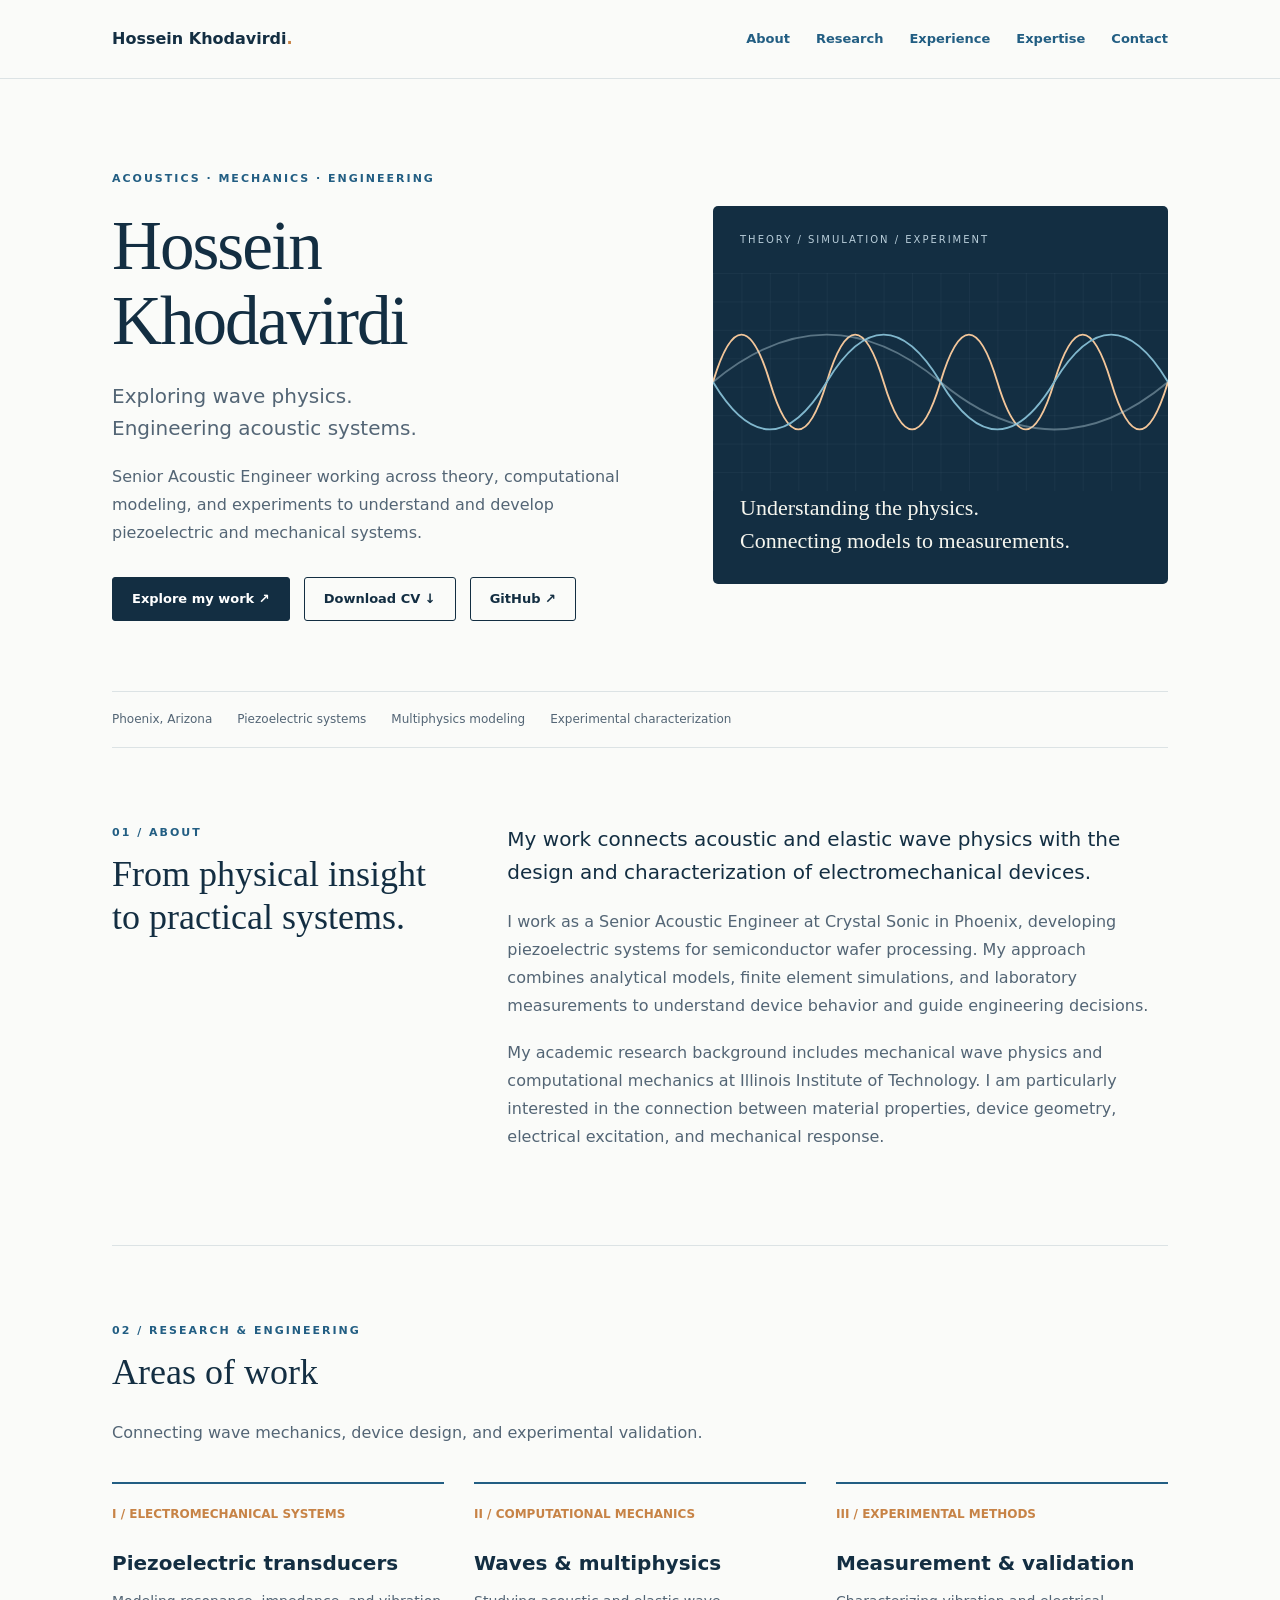
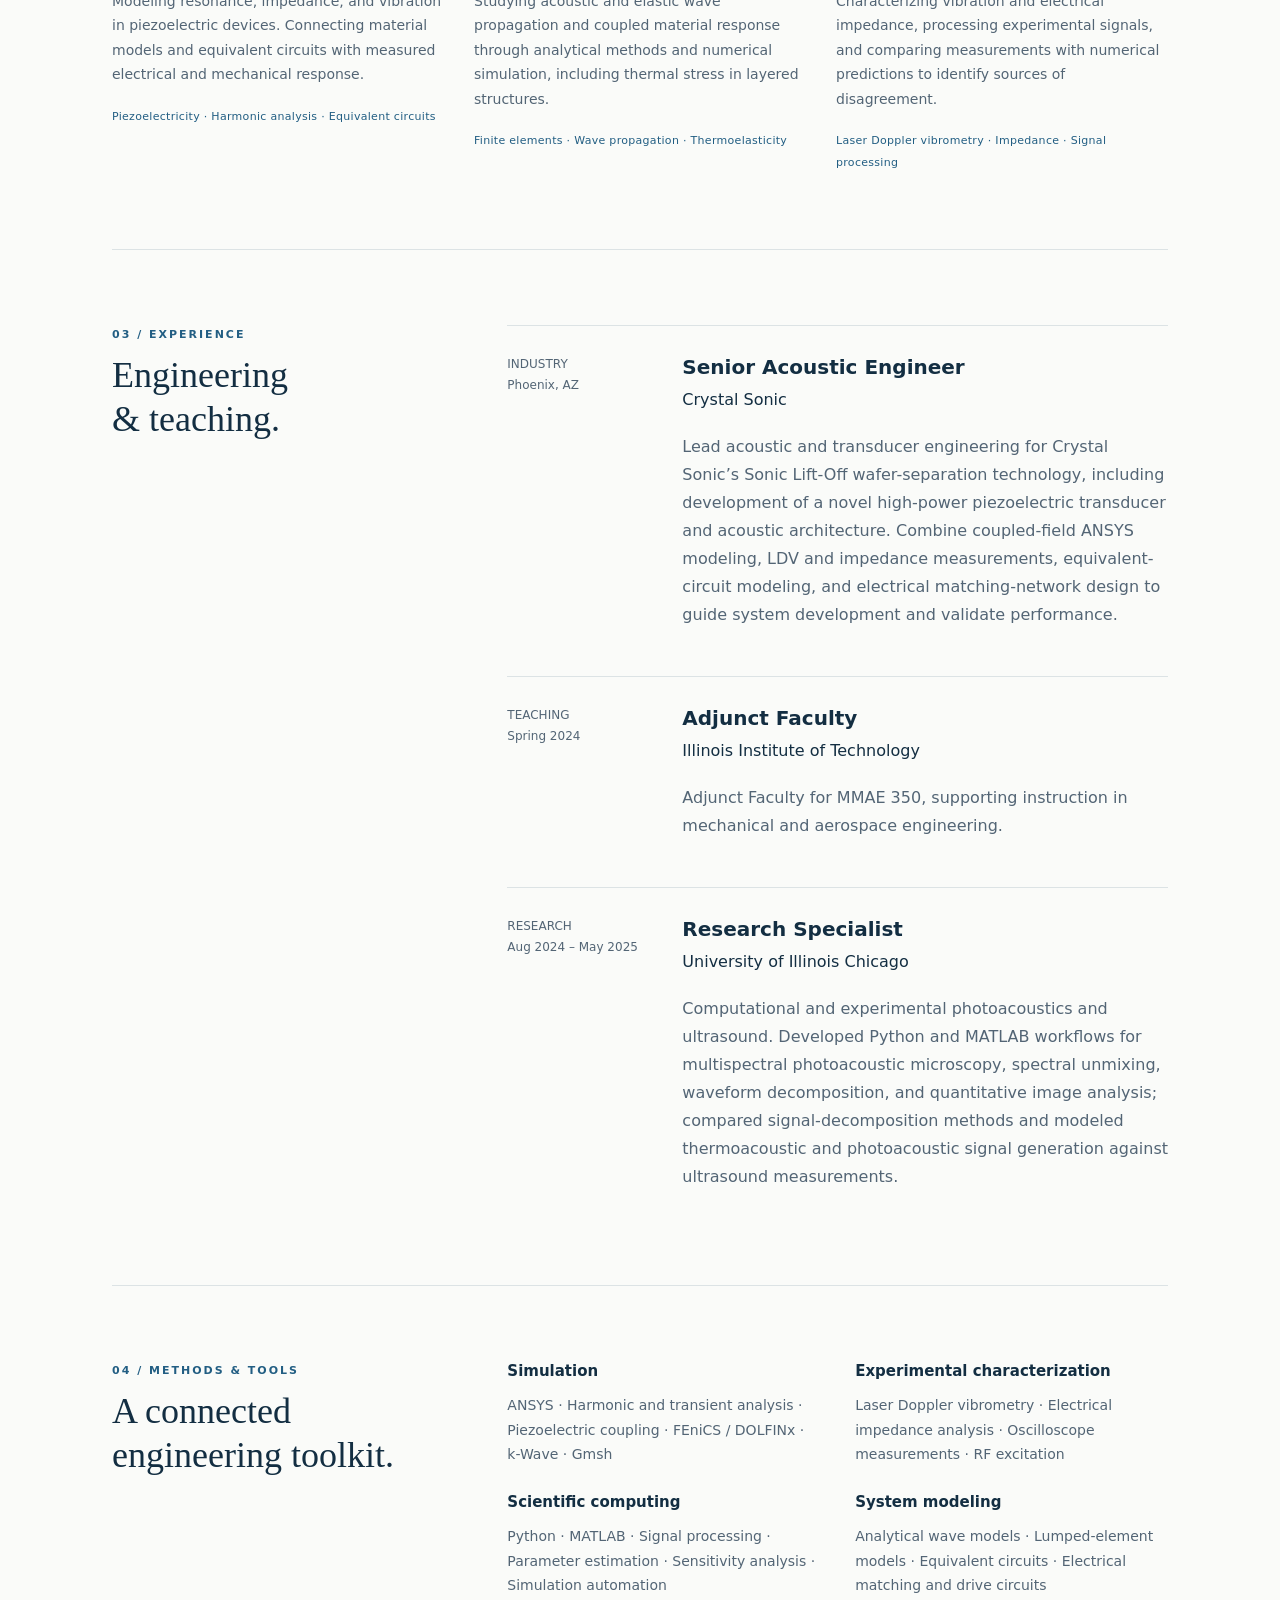
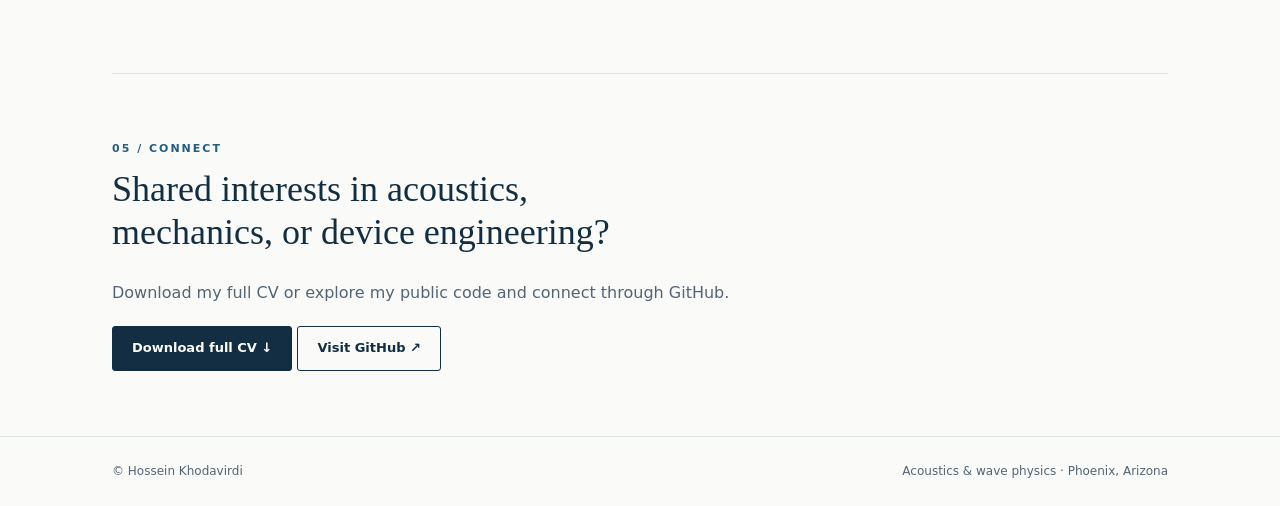
==== commit e477295b: "Add files via upload" ====
--- a/index.html
+++ b/index.html
@@ -15,7 +15,7 @@
 <header><div class="wrap nav"><a class="brand" href="#">Hossein Khodavirdi<span>.</span></a><nav aria-label="Main navigation"><a href="#about">About</a><a href="#research">Research</a><a href="#experience">Experience</a><a href="#expertise">Expertise</a><a href="#contact">Contact</a></nav></div></header>
 <main id="main" class="wrap">
 <div class="hero">
-<div><div class="eyebrow">Acoustics · Mechanics · Engineering</div><h1>Hossein<br>Khodavirdi</h1><p class="lead">Exploring wave physics.<br>Engineering acoustic systems.</p><p class="muted">Senior Acoustic Engineer working across theory, computational modeling, and experiments to understand and develop piezoelectric and mechanical systems.</p><div class="actions"><a class="button primary" href="#research">Explore my work ↗</a><a class="button" href="https://github.com/HosseinKhodavirdi">GitHub ↗</a></div></div>
+<div><div class="eyebrow">Acoustics · Mechanics · Engineering</div><h1>Hossein<br>Khodavirdi</h1><p class="lead">Exploring wave physics.<br>Engineering acoustic systems.</p><p class="muted">Senior Acoustic Engineer working across theory, computational modeling, and experiments to understand and develop piezoelectric and mechanical systems.</p><div class="actions"><a class="button primary" href="#research">Explore my work ↗</a><a class="button" href="cv.pdf" target="_blank" rel="noopener">Download CV ↓</a><a class="button" href="https://github.com/HosseinKhodavirdi">GitHub ↗</a></div></div>
 <div class="wave"><div class="label">THEORY / SIMULATION / EXPERIMENT</div><svg viewBox="0 0 480 230" role="img" aria-label="Abstract illustration of overlapping waves"><defs><pattern id="grid" width="30" height="30" patternUnits="userSpaceOnUse"><path d="M 30 0 L 0 0 0 30" fill="none" stroke="#b6d3df" stroke-opacity=".09"/></pattern></defs><rect width="480" height="230" fill="url(#grid)"/><g fill="none" stroke-width="2"><path stroke="#f3c69a" d="M0 115 Q30 15 60 115 T120 115 T180 115 T240 115 T300 115 T360 115 T420 115 T480 115"/><path stroke="#80b7cd" d="M0 115 Q60 215 120 115 T240 115 T360 115 T480 115"/><path stroke="#c3dce6" opacity=".4" d="M0 115 Q120 15 240 115 T480 115"/></g></svg><div class="caption">Understanding the physics.<br>Connecting models to measurements.</div></div>
 </div>
 <div class="strip"><span>Phoenix, Arizona</span><span>Piezoelectric systems</span><span>Multiphysics modeling</span><span>Experimental characterization</span></div>
@@ -26,9 +26,9 @@
 <article class="project"><div class="num">III / EXPERIMENTAL METHODS</div><h3>Measurement &amp; validation</h3><p>Characterizing vibration and electrical impedance, processing experimental signals, and comparing measurements with numerical predictions to identify sources of disagreement.</p><div class="tags">Laser Doppler vibrometry · Impedance · Signal processing</div></article>
 </div></section>
 <section class="content split" id="experience"><div><div class="eyebrow">03 / Experience</div><h2>Engineering<br>&amp; teaching.</h2></div><div>
-<div class="row"><div class="meta">INDUSTRY<br>Phoenix, AZ</div><div><h3>Senior Acoustic Engineer</h3><p>Crystal Sonic</p><p class="muted">Piezoelectric electromechanical systems for semiconductor wafer processing, with work spanning simulation, experimental characterization, and model-to-test correlation.</p></div></div>
-<div class="row"><div class="meta">TEACHING<br>Spring 2024</div><div><h3>Instructor, MMAE 350</h3><p>Illinois Institute of Technology</p><p class="muted">University teaching in mechanical and aerospace engineering.</p></div></div>
-<div class="row"><div class="meta">TEACHING<br>Spring 2025</div><div><h3>Teaching &amp; grading</h3><p>Illinois Institute of Technology</p><p class="muted">Teaching assistant and grading responsibilities supporting engineering education.</p></div></div>
+<div class="row"><div class="meta">INDUSTRY<br>Phoenix, AZ</div><div><h3>Senior Acoustic Engineer</h3><p>Crystal Sonic</p><p class="muted">Lead acoustic and transducer engineering for Crystal Sonic’s Sonic Lift-Off wafer-separation technology, including development of a novel high-power piezoelectric transducer and acoustic architecture. Combine coupled-field ANSYS modeling, LDV and impedance measurements, equivalent-circuit modeling, and electrical matching-network design to guide system development and validate performance.</p></div></div>
+<div class="row"><div class="meta">TEACHING<br>Spring 2024</div><div><h3>Adjunct Faculty</h3><p>Illinois Institute of Technology</p><p class="muted">Adjunct Faculty for MMAE 350, supporting instruction in mechanical and aerospace engineering.</p></div></div>
+<div class="row"><div class="meta">RESEARCH<br>Aug 2024 – May 2025</div><div><h3>Research Specialist</h3><p>University of Illinois Chicago</p><p class="muted">Computational and experimental photoacoustics and ultrasound. Developed Python and MATLAB workflows for multispectral photoacoustic microscopy, spectral unmixing, waveform decomposition, and quantitative image analysis; compared signal-decomposition methods and modeled thermoacoustic and photoacoustic signal generation against ultrasound measurements.</p></div></div>
 </div></section>
 <section class="content split" id="expertise"><div><div class="eyebrow">04 / Methods &amp; tools</div><h2>A connected<br>engineering toolkit.</h2></div><div class="skills">
 <div><h3>Simulation</h3><p>ANSYS · Harmonic and transient analysis · Piezoelectric coupling · FEniCS / DOLFINx · k-Wave · Gmsh</p></div>
@@ -37,7 +37,7 @@
 <div><h3>System modeling</h3><p>Analytical wave models · Lumped-element models · Equivalent circuits · Electrical matching and drive circuits</p></div>
 </div></section>
 <!-- Add verified education, publication entries, CV, and professional email before linking those sections. See README.md. -->
-<section class="contact" id="contact"><div class="eyebrow">05 / Connect</div><h2>Shared interests in acoustics,<br>mechanics, or device engineering?</h2><p class="muted">Explore my public code and connect through my GitHub profile.</p><a class="button primary" href="https://github.com/HosseinKhodavirdi">Visit my GitHub ↗</a></section>
+<section class="contact" id="contact"><div class="eyebrow">05 / Connect</div><h2>Shared interests in acoustics,<br>mechanics, or device engineering?</h2><p class="muted">Download my full CV or explore my public code and connect through GitHub.</p><a class="button primary" href="cv.pdf" target="_blank" rel="noopener">Download full CV ↓</a> <a class="button" href="https://github.com/HosseinKhodavirdi">Visit GitHub ↗</a></section>
 </main>
 <footer><div class="wrap foot"><span>© Hossein Khodavirdi</span><span>Acoustics &amp; wave physics · Phoenix, Arizona</span></div></footer>
 </body></html>
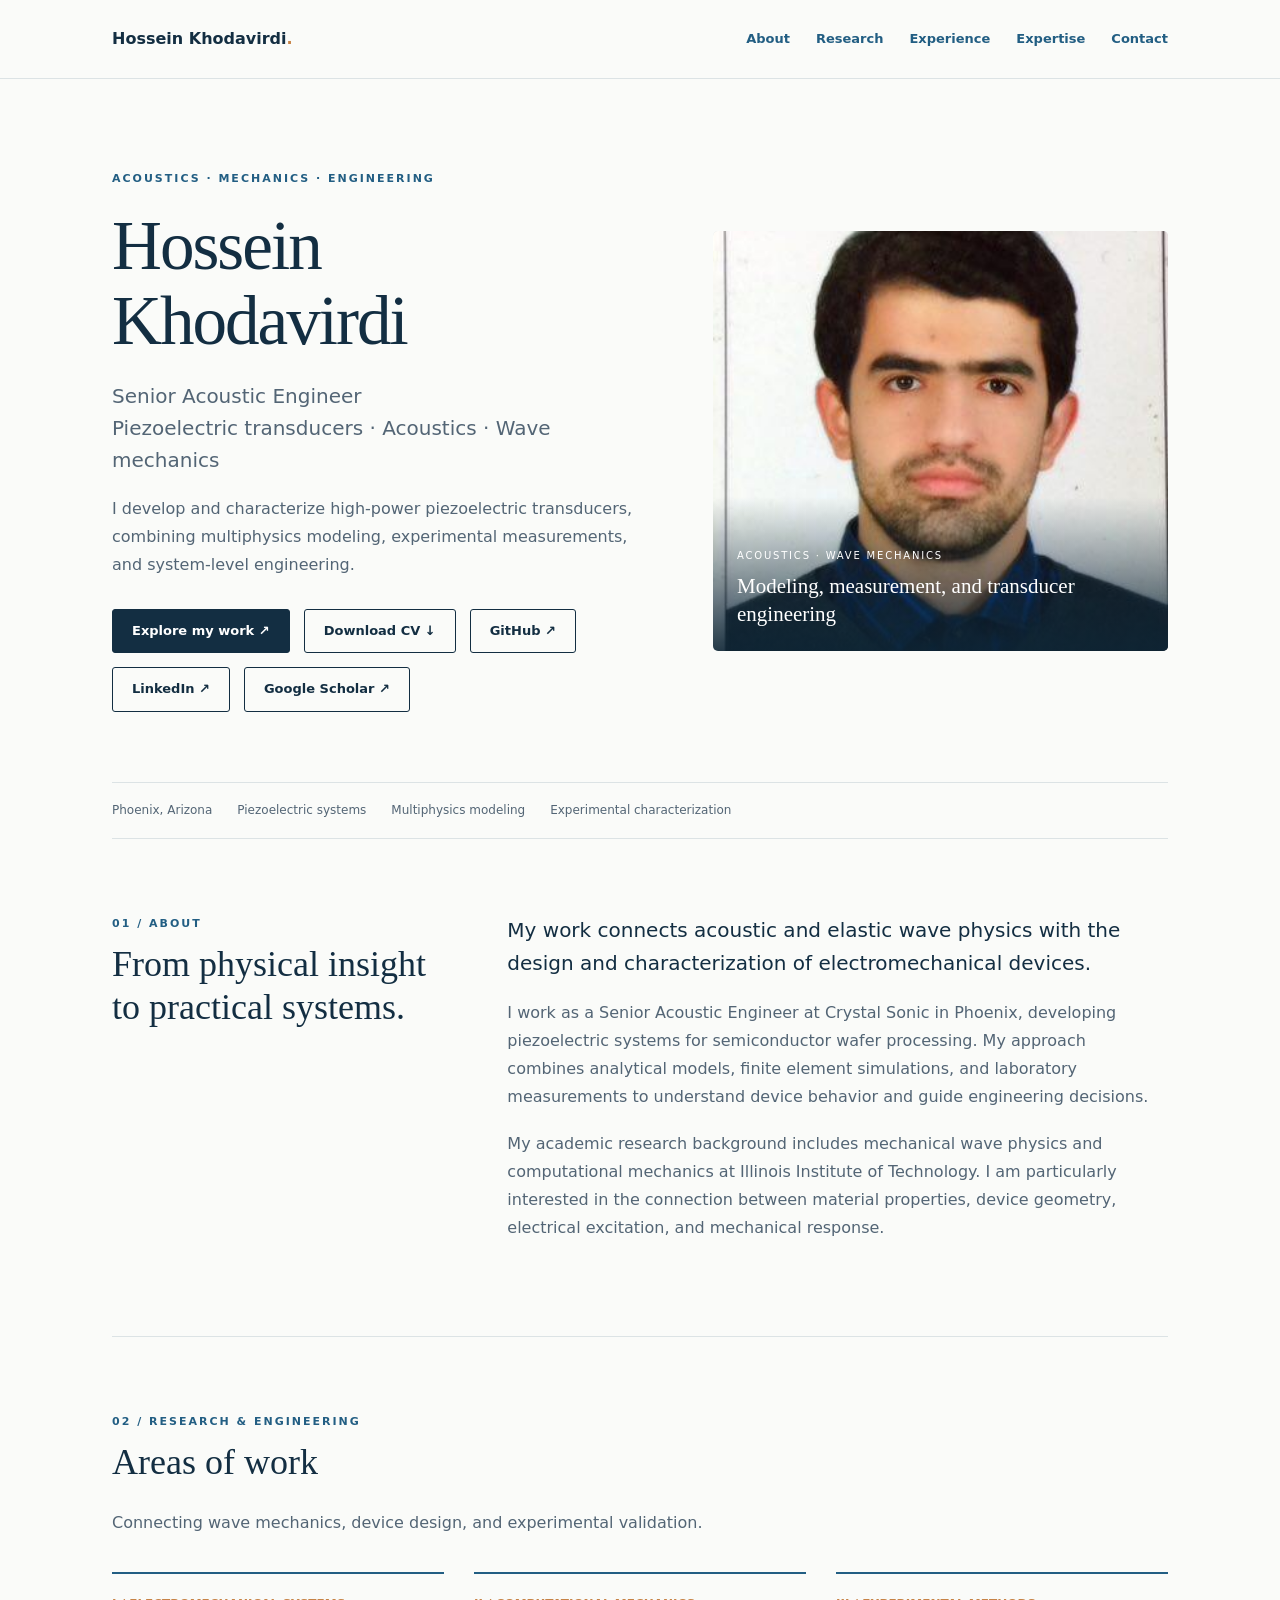
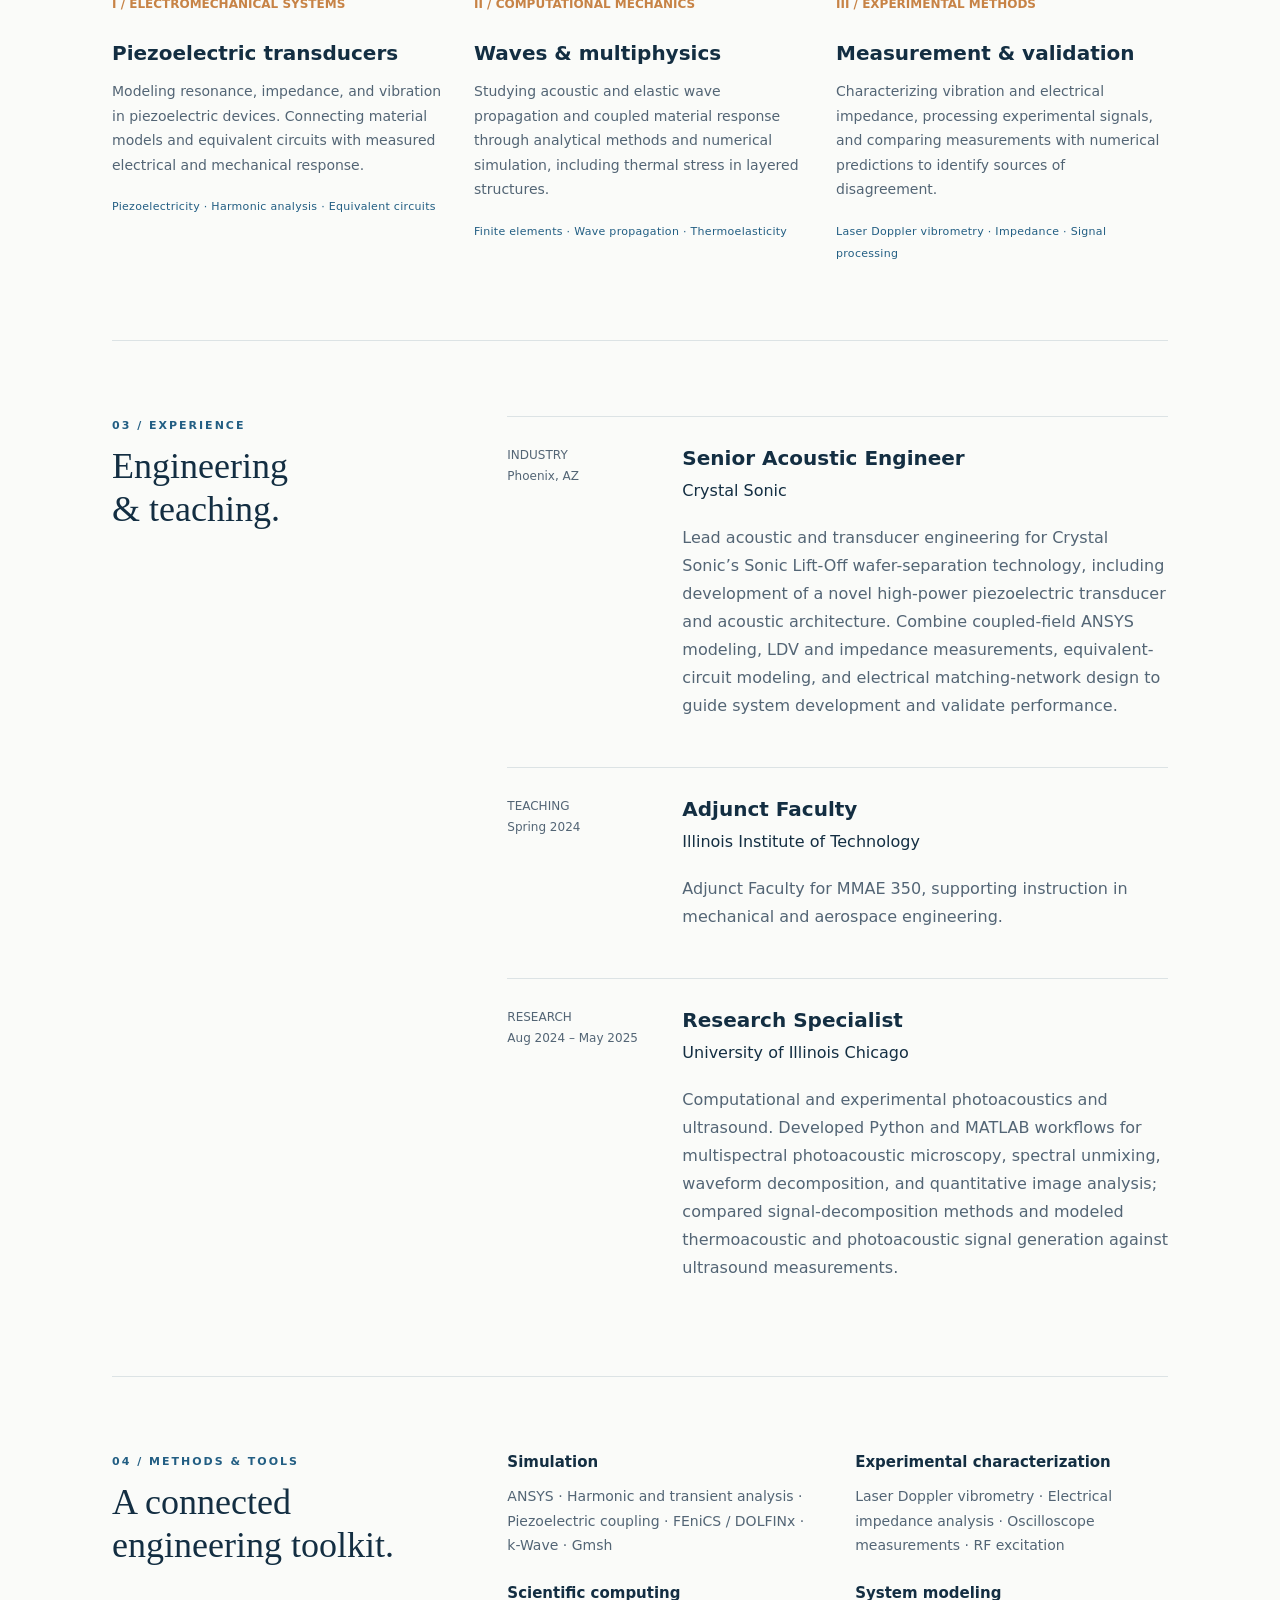
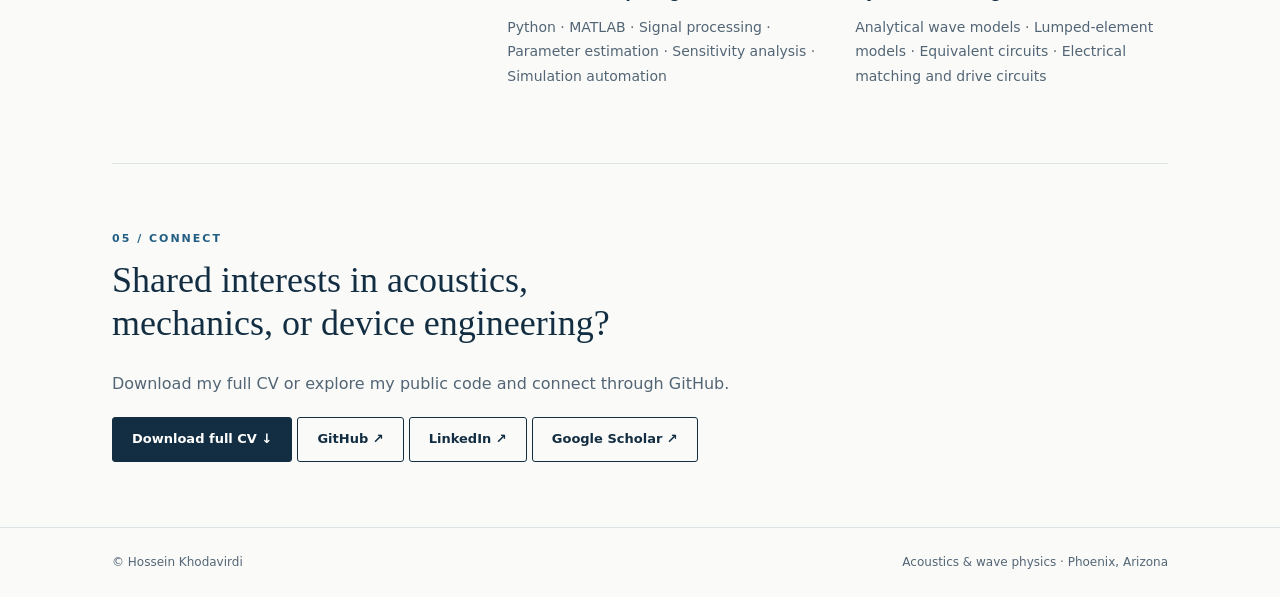
==== commit e2513a1d: "Add files via upload" ====
--- a/index.html
+++ b/index.html
@@ -7,7 +7,7 @@
 <meta name="theme-color" content="#132e42">
 <title>Hossein Khodavirdi | Acoustics &amp; Wave Physics</title>
 <style>
-:root{--ink:#132e42;--muted:#536575;--blue:#225e83;--paper:#fafbf9;--line:#dce3e5;--accent:#c78346}*{box-sizing:border-box}html{scroll-behavior:smooth;scroll-padding-top:90px}body{margin:0;background:var(--paper);color:var(--ink);font:16px/1.75 system-ui,-apple-system,BlinkMacSystemFont,"Segoe UI",sans-serif}a{color:var(--blue);text-underline-offset:4px}a:hover{color:#12354a}a:focus-visible,summary:focus-visible{outline:3px solid var(--accent);outline-offset:5px}.wrap{max-width:1120px;margin:auto;padding:0 32px}.skip{position:absolute;left:15px;top:-90px;background:white;padding:10px;z-index:10}.skip:focus{top:10px}header{position:sticky;top:0;background:rgba(250,251,249,.97);border-bottom:1px solid var(--line);z-index:5}.nav{display:flex;justify-content:space-between;align-items:center;gap:24px;min-height:78px}.brand{font-size:16px;font-weight:750;color:var(--ink);text-decoration:none}.brand span{color:var(--accent)}nav{display:flex;gap:26px}nav a{text-decoration:none;font-size:13px;font-weight:600}.hero{padding:90px 0 70px;display:grid;grid-template-columns:1.2fr 1fr;align-items:center;gap:55px}.eyebrow{text-transform:uppercase;letter-spacing:2px;font-size:11px;font-weight:750;color:var(--blue)}h1{font:normal clamp(45px,5.4vw,70px)/1.08 Georgia,serif;letter-spacing:-2px;margin:21px 0}h2{font:normal 36px/1.2 Georgia,serif;margin:10px 0 25px}h3{font-size:20px;line-height:1.35;margin:0 0 12px}p{margin:0 0 19px}.lead{font-size:20px;line-height:1.6;color:var(--muted)}.muted{color:var(--muted)}.actions{display:flex;gap:14px;flex-wrap:wrap;margin-top:30px}.button{display:inline-block;padding:10px 19px;border:1px solid var(--ink);border-radius:3px;font-size:13px;font-weight:650;text-decoration:none;color:var(--ink)}.button.primary{background:var(--ink);color:white}.button:hover{background:#e6edf0}.button.primary:hover{background:var(--blue)}.wave{background:var(--ink);border-radius:5px;overflow:hidden;position:relative;min-height:370px;display:flex;flex-direction:column;justify-content:center}.wave svg{width:100%;height:auto}.wave .label{color:#b9ceda;font-size:10px;letter-spacing:2px;padding:25px 27px}.wave .caption{font:22px/1.5 Georgia,serif;color:#f6f6ef;padding:0 27px 27px}.strip{display:flex;gap:25px;flex-wrap:wrap;border-top:1px solid var(--line);border-bottom:1px solid var(--line);padding:17px 0;font-size:12px;color:var(--muted)}section.content{padding:75px 0;border-bottom:1px solid var(--line)}.split{display:grid;grid-template-columns:1fr 2fr;gap:65px}.intro{font-size:20px;line-height:1.65}.projects{display:grid;grid-template-columns:repeat(3,1fr);gap:30px;margin-top:35px}.project{border-top:2px solid var(--blue);padding-top:20px}.num{font-size:12px;color:var(--accent);font-weight:750;margin-bottom:25px}.project p{font-size:14px;color:var(--muted)}.tags{font-size:11px;color:var(--blue);letter-spacing:.3px;line-height:2}.row{display:grid;grid-template-columns:150px 1fr;gap:25px;padding:28px 0;border-top:1px solid var(--line)}.row:last-child{padding-bottom:0}.row .meta{font-size:12px;color:var(--muted)}.row h3{margin-bottom:5px}.skills{display:grid;grid-template-columns:1fr 1fr;gap:25px 35px}.skills h3{font-size:15px}.skills p{font-size:14px;color:var(--muted);margin:0}.contact{padding:65px 0}.contact h2{max-width:650px}.contact p{max-width:650px}footer{border-top:1px solid var(--line);padding:24px 0;font-size:12px;color:var(--muted)}.foot{display:flex;justify-content:space-between;gap:20px}@media(max-width:800px){.wrap{padding:0 23px}.nav{align-items:flex-start;flex-direction:column;padding-top:16px;padding-bottom:14px;gap:10px}nav{gap:18px;flex-wrap:wrap}.hero{grid-template-columns:1fr;padding:48px 0;gap:30px}.wave{min-height:260px}.wave svg{max-height:200px}.split{grid-template-columns:1fr;gap:15px}.projects{grid-template-columns:1fr}.project{padding-bottom:10px}.num{margin-bottom:15px}section.content{padding:48px 0}.row{grid-template-columns:1fr;gap:8px}.skills{grid-template-columns:1fr}.foot{flex-direction:column;gap:3px}html{scroll-padding-top:135px}}@media(prefers-reduced-motion:reduce){html{scroll-behavior:auto}}@media print{header{position:static}nav,.actions,.wave{display:none}.hero,.split{display:block}section.content{padding:25px 0}.projects{display:block}.project{break-inside:avoid}.wrap{padding:0}body{background:white}}
+:root{--ink:#132e42;--muted:#536575;--blue:#225e83;--paper:#fafbf9;--line:#dce3e5;--accent:#c78346}*{box-sizing:border-box}html{scroll-behavior:smooth;scroll-padding-top:90px}body{margin:0;background:var(--paper);color:var(--ink);font:16px/1.75 system-ui,-apple-system,BlinkMacSystemFont,"Segoe UI",sans-serif}a{color:var(--blue);text-underline-offset:4px}a:hover{color:#12354a}a:focus-visible,summary:focus-visible{outline:3px solid var(--accent);outline-offset:5px}.wrap{max-width:1120px;margin:auto;padding:0 32px}.skip{position:absolute;left:15px;top:-90px;background:white;padding:10px;z-index:10}.skip:focus{top:10px}header{position:sticky;top:0;background:rgba(250,251,249,.97);border-bottom:1px solid var(--line);z-index:5}.nav{display:flex;justify-content:space-between;align-items:center;gap:24px;min-height:78px}.brand{font-size:16px;font-weight:750;color:var(--ink);text-decoration:none}.brand span{color:var(--accent)}nav{display:flex;gap:26px}nav a{text-decoration:none;font-size:13px;font-weight:600}.hero{padding:90px 0 70px;display:grid;grid-template-columns:1.2fr 1fr;align-items:center;gap:55px}.eyebrow{text-transform:uppercase;letter-spacing:2px;font-size:11px;font-weight:750;color:var(--blue)}h1{font:normal clamp(45px,5.4vw,70px)/1.08 Georgia,serif;letter-spacing:-2px;margin:21px 0}h2{font:normal 36px/1.2 Georgia,serif;margin:10px 0 25px}h3{font-size:20px;line-height:1.35;margin:0 0 12px}p{margin:0 0 19px}.lead{font-size:20px;line-height:1.6;color:var(--muted)}.muted{color:var(--muted)}.actions{display:flex;gap:14px;flex-wrap:wrap;margin-top:30px}.button{display:inline-block;padding:10px 19px;border:1px solid var(--ink);border-radius:3px;font-size:13px;font-weight:650;text-decoration:none;color:var(--ink)}.button.primary{background:var(--ink);color:white}.button:hover{background:#e6edf0}.button.primary:hover{background:var(--blue)}.portrait-card{height:420px;position:relative;border-radius:5px;overflow:hidden;background:#dce3e5}.portrait-card img{width:100%;height:100%;object-fit:cover;object-position:center 24%;display:block}.portrait-caption{position:absolute;left:0;right:0;bottom:0;padding:50px 24px 22px;color:#fff;background:linear-gradient(transparent,rgba(13,36,52,.9));display:flex;flex-direction:column;gap:7px}.portrait-caption span{font-size:10px;letter-spacing:1.8px}.portrait-caption strong{font:21px/1.35 Georgia,serif;font-weight:400}.strip{display:flex;gap:25px;flex-wrap:wrap;border-top:1px solid var(--line);border-bottom:1px solid var(--line);padding:17px 0;font-size:12px;color:var(--muted)}section.content{padding:75px 0;border-bottom:1px solid var(--line)}.split{display:grid;grid-template-columns:1fr 2fr;gap:65px}.intro{font-size:20px;line-height:1.65}.projects{display:grid;grid-template-columns:repeat(3,1fr);gap:30px;margin-top:35px}.project{border-top:2px solid var(--blue);padding-top:20px}.num{font-size:12px;color:var(--accent);font-weight:750;margin-bottom:25px}.project p{font-size:14px;color:var(--muted)}.tags{font-size:11px;color:var(--blue);letter-spacing:.3px;line-height:2}.row{display:grid;grid-template-columns:150px 1fr;gap:25px;padding:28px 0;border-top:1px solid var(--line)}.row:last-child{padding-bottom:0}.row .meta{font-size:12px;color:var(--muted)}.row h3{margin-bottom:5px}.skills{display:grid;grid-template-columns:1fr 1fr;gap:25px 35px}.skills h3{font-size:15px}.skills p{font-size:14px;color:var(--muted);margin:0}.contact{padding:65px 0}.contact h2{max-width:650px}.contact p{max-width:650px}footer{border-top:1px solid var(--line);padding:24px 0;font-size:12px;color:var(--muted)}.foot{display:flex;justify-content:space-between;gap:20px}@media(max-width:800px){.wrap{padding:0 23px}.nav{align-items:flex-start;flex-direction:column;padding-top:16px;padding-bottom:14px;gap:10px}nav{gap:18px;flex-wrap:wrap}.hero{grid-template-columns:1fr;padding:48px 0;gap:30px}.portrait-card{height:350px}.split{grid-template-columns:1fr;gap:15px}.projects{grid-template-columns:1fr}.project{padding-bottom:10px}.num{margin-bottom:15px}section.content{padding:48px 0}.row{grid-template-columns:1fr;gap:8px}.skills{grid-template-columns:1fr}.foot{flex-direction:column;gap:3px}html{scroll-padding-top:135px}}@media(prefers-reduced-motion:reduce){html{scroll-behavior:auto}}@media print{header{position:static}nav,.actions,.wave{display:none}.hero,.split{display:block}section.content{padding:25px 0}.projects{display:block}.project{break-inside:avoid}.wrap{padding:0}body{background:white}}
 </style>
 </head>
 <body>
@@ -15,8 +15,8 @@
 <header><div class="wrap nav"><a class="brand" href="#">Hossein Khodavirdi<span>.</span></a><nav aria-label="Main navigation"><a href="#about">About</a><a href="#research">Research</a><a href="#experience">Experience</a><a href="#expertise">Expertise</a><a href="#contact">Contact</a></nav></div></header>
 <main id="main" class="wrap">
 <div class="hero">
-<div><div class="eyebrow">Acoustics · Mechanics · Engineering</div><h1>Hossein<br>Khodavirdi</h1><p class="lead">Exploring wave physics.<br>Engineering acoustic systems.</p><p class="muted">Senior Acoustic Engineer working across theory, computational modeling, and experiments to understand and develop piezoelectric and mechanical systems.</p><div class="actions"><a class="button primary" href="#research">Explore my work ↗</a><a class="button" href="cv.pdf" target="_blank" rel="noopener">Download CV ↓</a><a class="button" href="https://github.com/HosseinKhodavirdi">GitHub ↗</a></div></div>
-<div class="wave"><div class="label">THEORY / SIMULATION / EXPERIMENT</div><svg viewBox="0 0 480 230" role="img" aria-label="Abstract illustration of overlapping waves"><defs><pattern id="grid" width="30" height="30" patternUnits="userSpaceOnUse"><path d="M 30 0 L 0 0 0 30" fill="none" stroke="#b6d3df" stroke-opacity=".09"/></pattern></defs><rect width="480" height="230" fill="url(#grid)"/><g fill="none" stroke-width="2"><path stroke="#f3c69a" d="M0 115 Q30 15 60 115 T120 115 T180 115 T240 115 T300 115 T360 115 T420 115 T480 115"/><path stroke="#80b7cd" d="M0 115 Q60 215 120 115 T240 115 T360 115 T480 115"/><path stroke="#c3dce6" opacity=".4" d="M0 115 Q120 15 240 115 T480 115"/></g></svg><div class="caption">Understanding the physics.<br>Connecting models to measurements.</div></div>
+<div><div class="eyebrow">Acoustics · Mechanics · Engineering</div><h1>Hossein<br>Khodavirdi</h1><p class="lead">Senior Acoustic Engineer<br>Piezoelectric transducers · Acoustics · Wave mechanics</p><p class="muted">I develop and characterize high-power piezoelectric transducers, combining multiphysics modeling, experimental measurements, and system-level engineering.</p><div class="actions"><a class="button primary" href="#research">Explore my work ↗</a><a class="button" href="cv.pdf" target="_blank" rel="noopener">Download CV ↓</a><a class="button" href="https://github.com/HosseinKhodavirdi">GitHub ↗</a><a class="button" href="https://www.linkedin.com/in/hossein-khodavirdi-6b2074a9/" target="_blank" rel="noopener">LinkedIn ↗</a><a class="button" href="https://scholar.google.com/citations?hl=en&amp;user=29MDVqcAAAAJ" target="_blank" rel="noopener">Google Scholar ↗</a></div></div>
+<div class="portrait-card"><img src="img/Hossein.jpg" alt="Portrait of Hossein Khodavirdi"><div class="portrait-caption"><span>ACOUSTICS · WAVE MECHANICS</span><strong>Modeling, measurement, and transducer engineering</strong></div></div>
 </div>
 <div class="strip"><span>Phoenix, Arizona</span><span>Piezoelectric systems</span><span>Multiphysics modeling</span><span>Experimental characterization</span></div>
 <section class="content split" id="about"><div><div class="eyebrow">01 / About</div><h2>From physical insight<br>to practical systems.</h2></div><div><p class="intro">My work connects acoustic and elastic wave physics with the design and characterization of electromechanical devices.</p><p class="muted">I work as a Senior Acoustic Engineer at Crystal Sonic in Phoenix, developing piezoelectric systems for semiconductor wafer processing. My approach combines analytical models, finite element simulations, and laboratory measurements to understand device behavior and guide engineering decisions.</p><p class="muted">My academic research background includes mechanical wave physics and computational mechanics at Illinois Institute of Technology. I am particularly interested in the connection between material properties, device geometry, electrical excitation, and mechanical response.</p></div></section>
@@ -37,7 +37,7 @@
 <div><h3>System modeling</h3><p>Analytical wave models · Lumped-element models · Equivalent circuits · Electrical matching and drive circuits</p></div>
 </div></section>
 <!-- Add verified education, publication entries, CV, and professional email before linking those sections. See README.md. -->
-<section class="contact" id="contact"><div class="eyebrow">05 / Connect</div><h2>Shared interests in acoustics,<br>mechanics, or device engineering?</h2><p class="muted">Download my full CV or explore my public code and connect through GitHub.</p><a class="button primary" href="cv.pdf" target="_blank" rel="noopener">Download full CV ↓</a> <a class="button" href="https://github.com/HosseinKhodavirdi">Visit GitHub ↗</a></section>
+<section class="contact" id="contact"><div class="eyebrow">05 / Connect</div><h2>Shared interests in acoustics,<br>mechanics, or device engineering?</h2><p class="muted">Download my full CV or explore my public code and connect through GitHub.</p><a class="button primary" href="cv.pdf" target="_blank" rel="noopener">Download full CV ↓</a> <a class="button" href="https://github.com/HosseinKhodavirdi">GitHub ↗</a> <a class="button" href="https://www.linkedin.com/in/hossein-khodavirdi-6b2074a9/" target="_blank" rel="noopener">LinkedIn ↗</a> <a class="button" href="https://scholar.google.com/citations?hl=en&amp;user=29MDVqcAAAAJ" target="_blank" rel="noopener">Google Scholar ↗</a></section>
 </main>
 <footer><div class="wrap foot"><span>© Hossein Khodavirdi</span><span>Acoustics &amp; wave physics · Phoenix, Arizona</span></div></footer>
 </body></html>
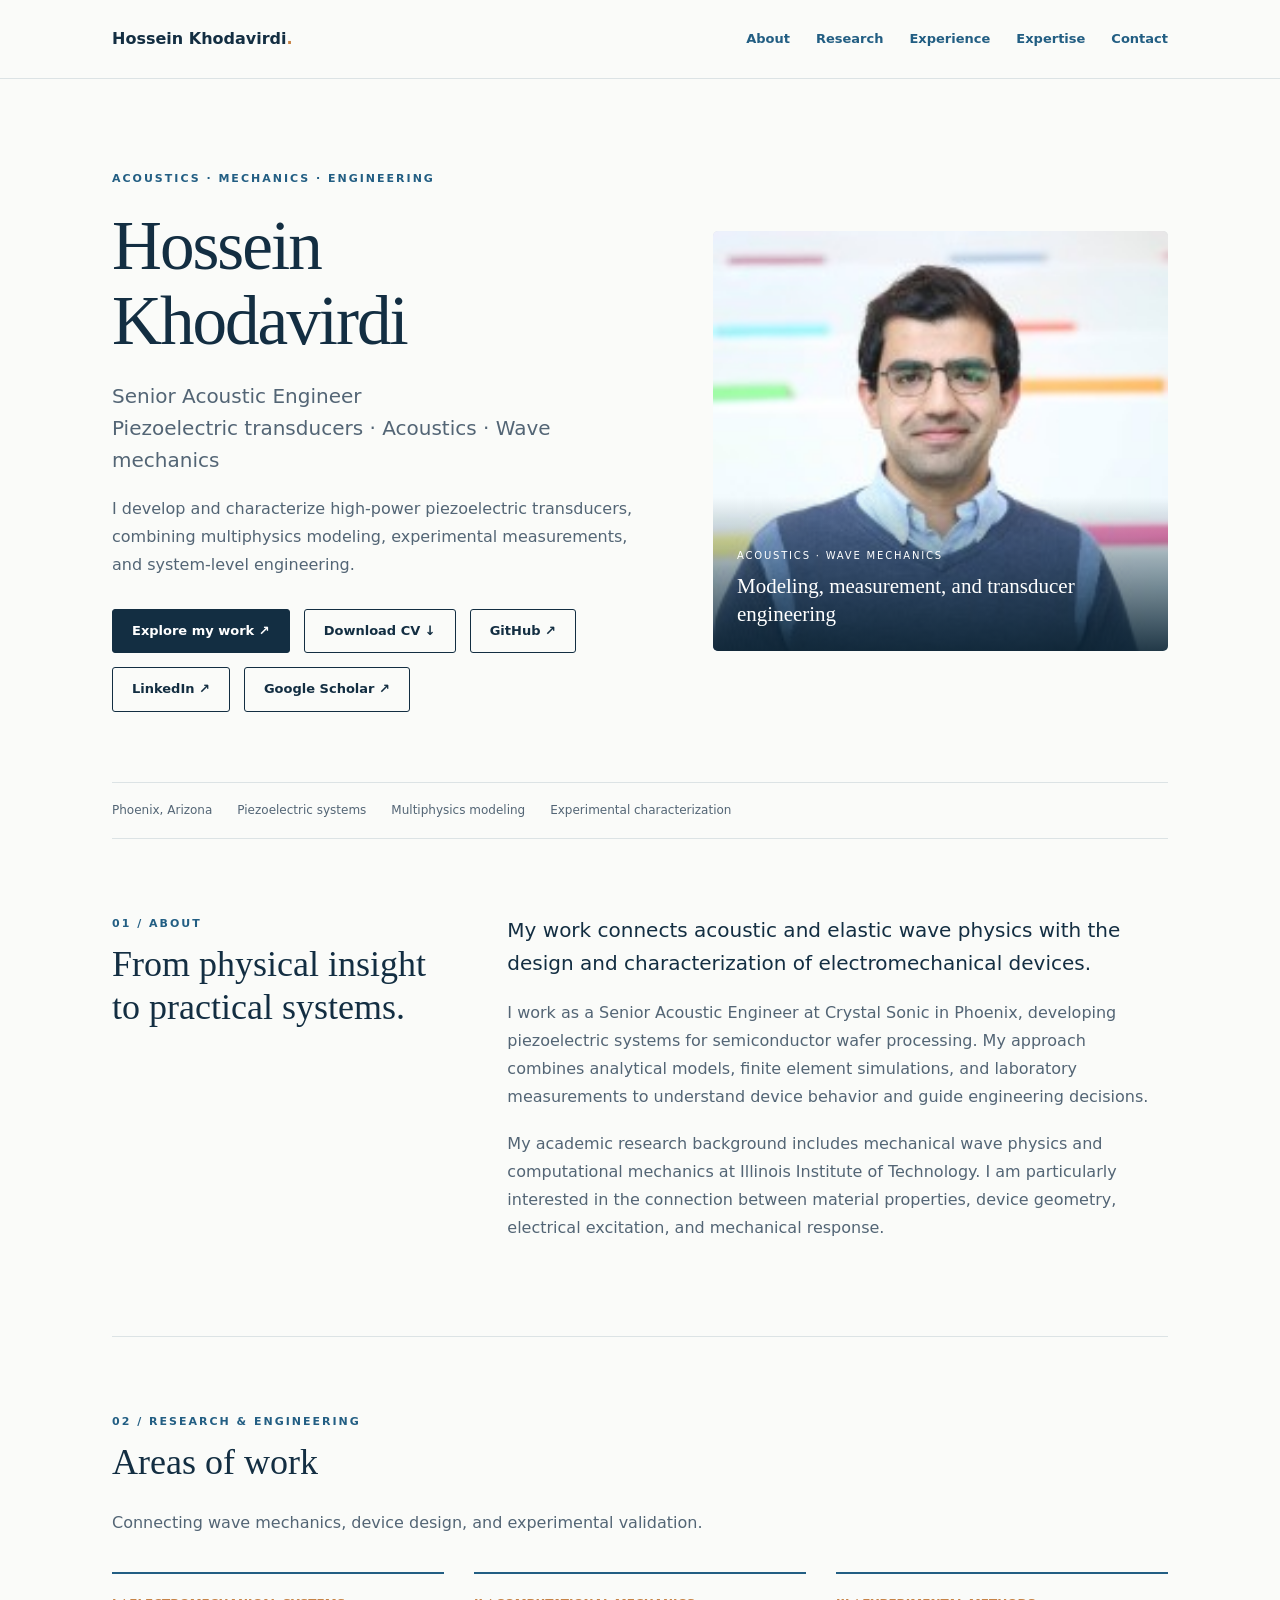
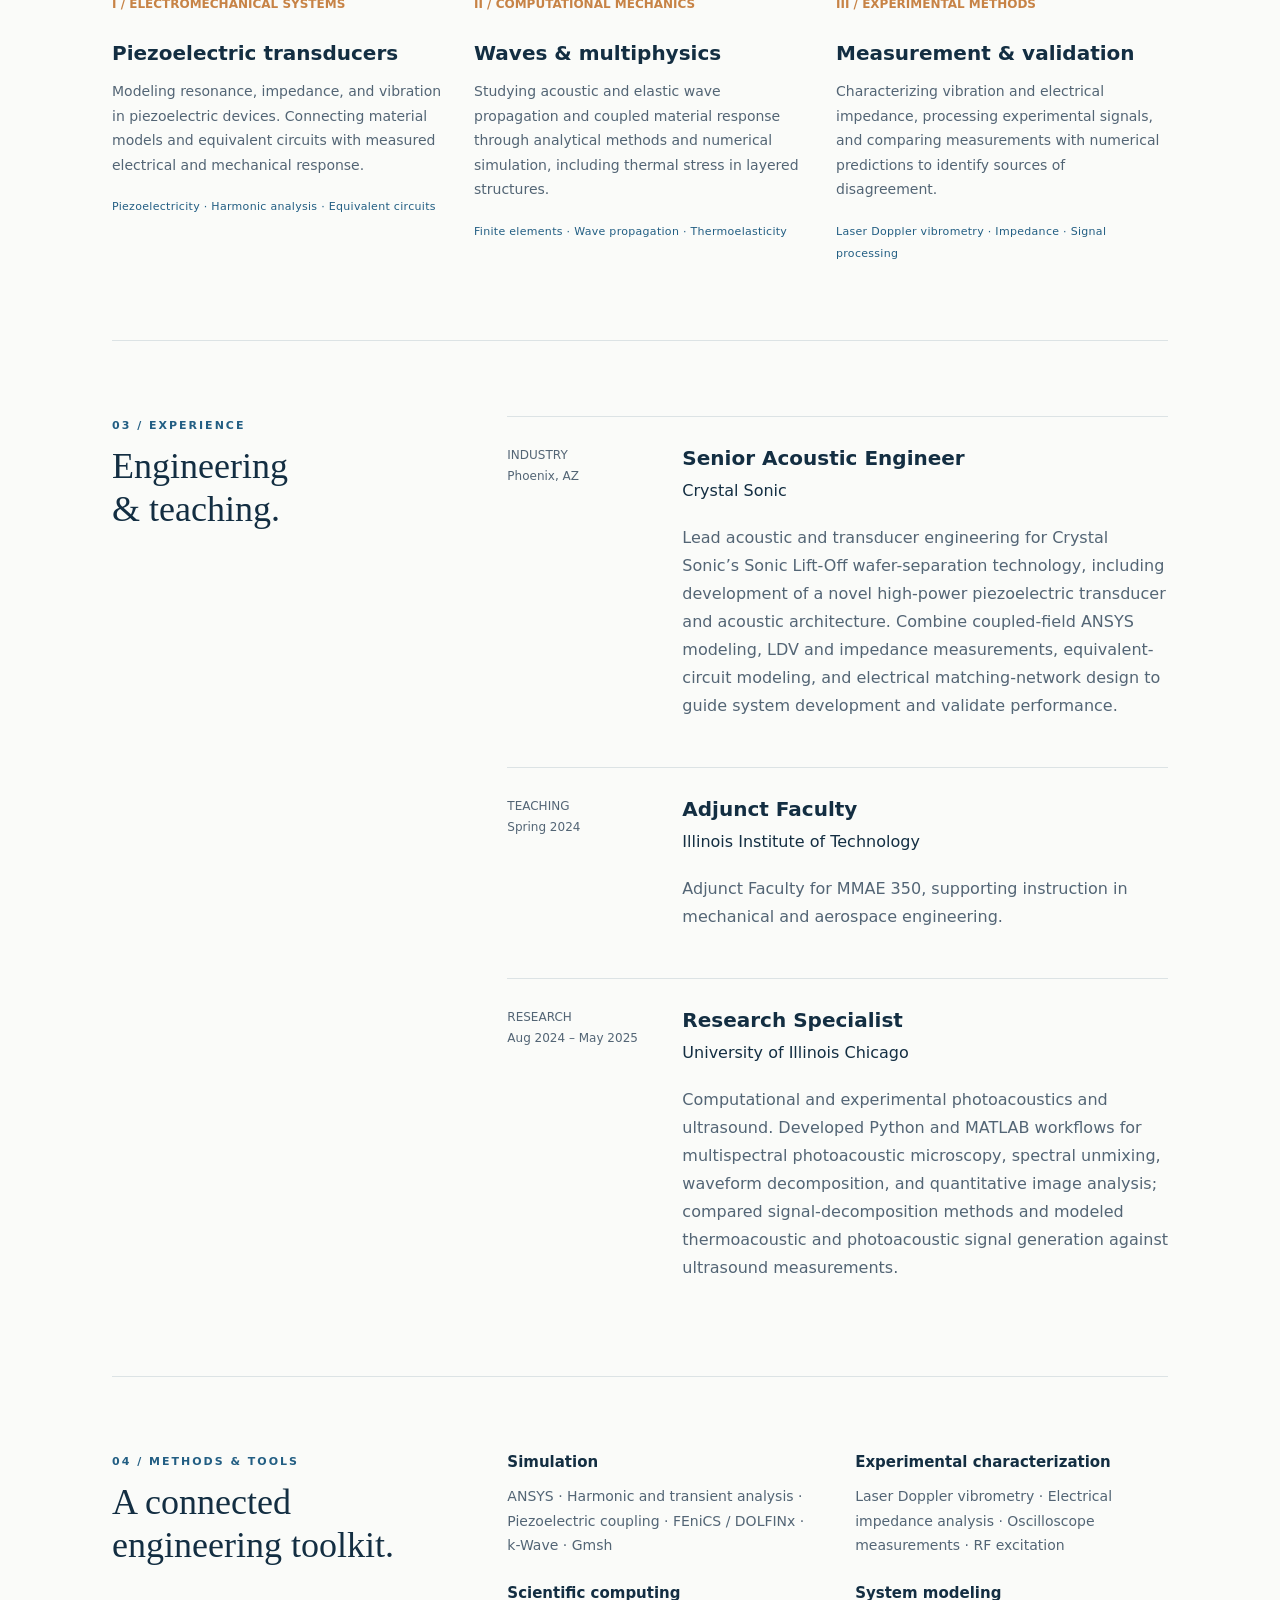
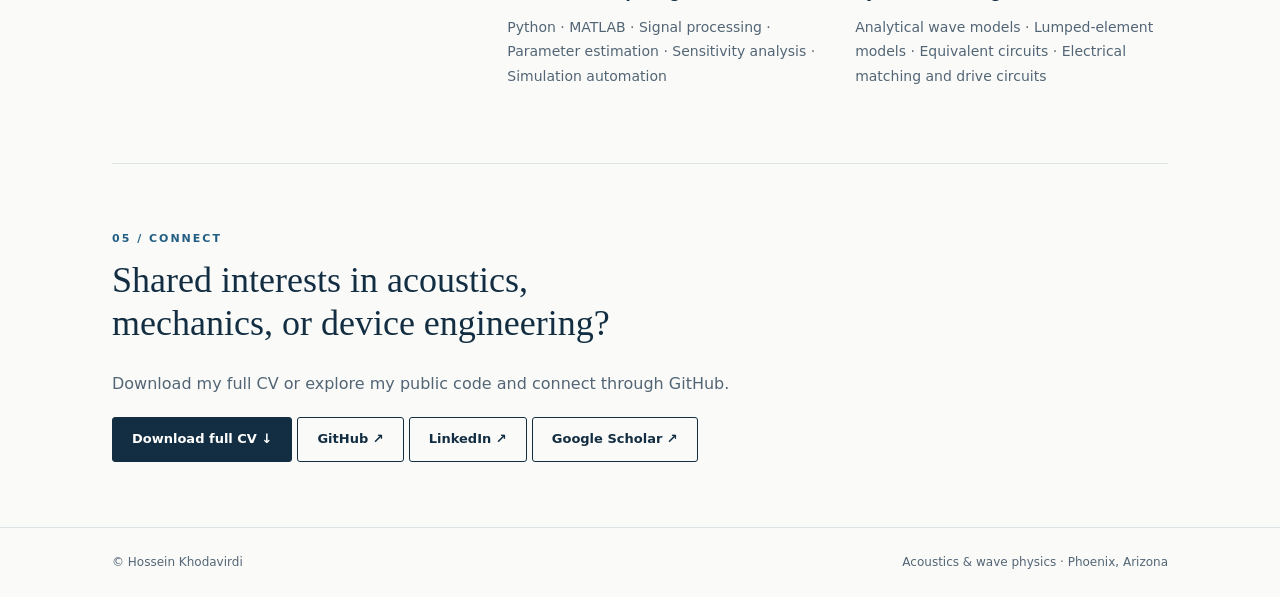
==== commit 378a87b8: "Fix image source for portrait of Hossein Khodavirdi Updated image source for portrait card in index." ====
--- a/index.html
+++ b/index.html
@@ -16,7 +16,7 @@
 <main id="main" class="wrap">
 <div class="hero">
 <div><div class="eyebrow">Acoustics · Mechanics · Engineering</div><h1>Hossein<br>Khodavirdi</h1><p class="lead">Senior Acoustic Engineer<br>Piezoelectric transducers · Acoustics · Wave mechanics</p><p class="muted">I develop and characterize high-power piezoelectric transducers, combining multiphysics modeling, experimental measurements, and system-level engineering.</p><div class="actions"><a class="button primary" href="#research">Explore my work ↗</a><a class="button" href="cv.pdf" target="_blank" rel="noopener">Download CV ↓</a><a class="button" href="https://github.com/HosseinKhodavirdi">GitHub ↗</a><a class="button" href="https://www.linkedin.com/in/hossein-khodavirdi-6b2074a9/" target="_blank" rel="noopener">LinkedIn ↗</a><a class="button" href="https://scholar.google.com/citations?hl=en&amp;user=29MDVqcAAAAJ" target="_blank" rel="noopener">Google Scholar ↗</a></div></div>
-<div class="portrait-card"><img src="img/Hossein.jpg" alt="Portrait of Hossein Khodavirdi"><div class="portrait-caption"><span>ACOUSTICS · WAVE MECHANICS</span><strong>Modeling, measurement, and transducer engineering</strong></div></div>
+<div class="portrait-card"><img src="Hossein.jpg" alt="Portrait of Hossein Khodavirdi"><div class="portrait-caption"><span>ACOUSTICS · WAVE MECHANICS</span><strong>Modeling, measurement, and transducer engineering</strong></div></div>
 </div>
 <div class="strip"><span>Phoenix, Arizona</span><span>Piezoelectric systems</span><span>Multiphysics modeling</span><span>Experimental characterization</span></div>
 <section class="content split" id="about"><div><div class="eyebrow">01 / About</div><h2>From physical insight<br>to practical systems.</h2></div><div><p class="intro">My work connects acoustic and elastic wave physics with the design and characterization of electromechanical devices.</p><p class="muted">I work as a Senior Acoustic Engineer at Crystal Sonic in Phoenix, developing piezoelectric systems for semiconductor wafer processing. My approach combines analytical models, finite element simulations, and laboratory measurements to understand device behavior and guide engineering decisions.</p><p class="muted">My academic research background includes mechanical wave physics and computational mechanics at Illinois Institute of Technology. I am particularly interested in the connection between material properties, device geometry, electrical excitation, and mechanical response.</p></div></section>
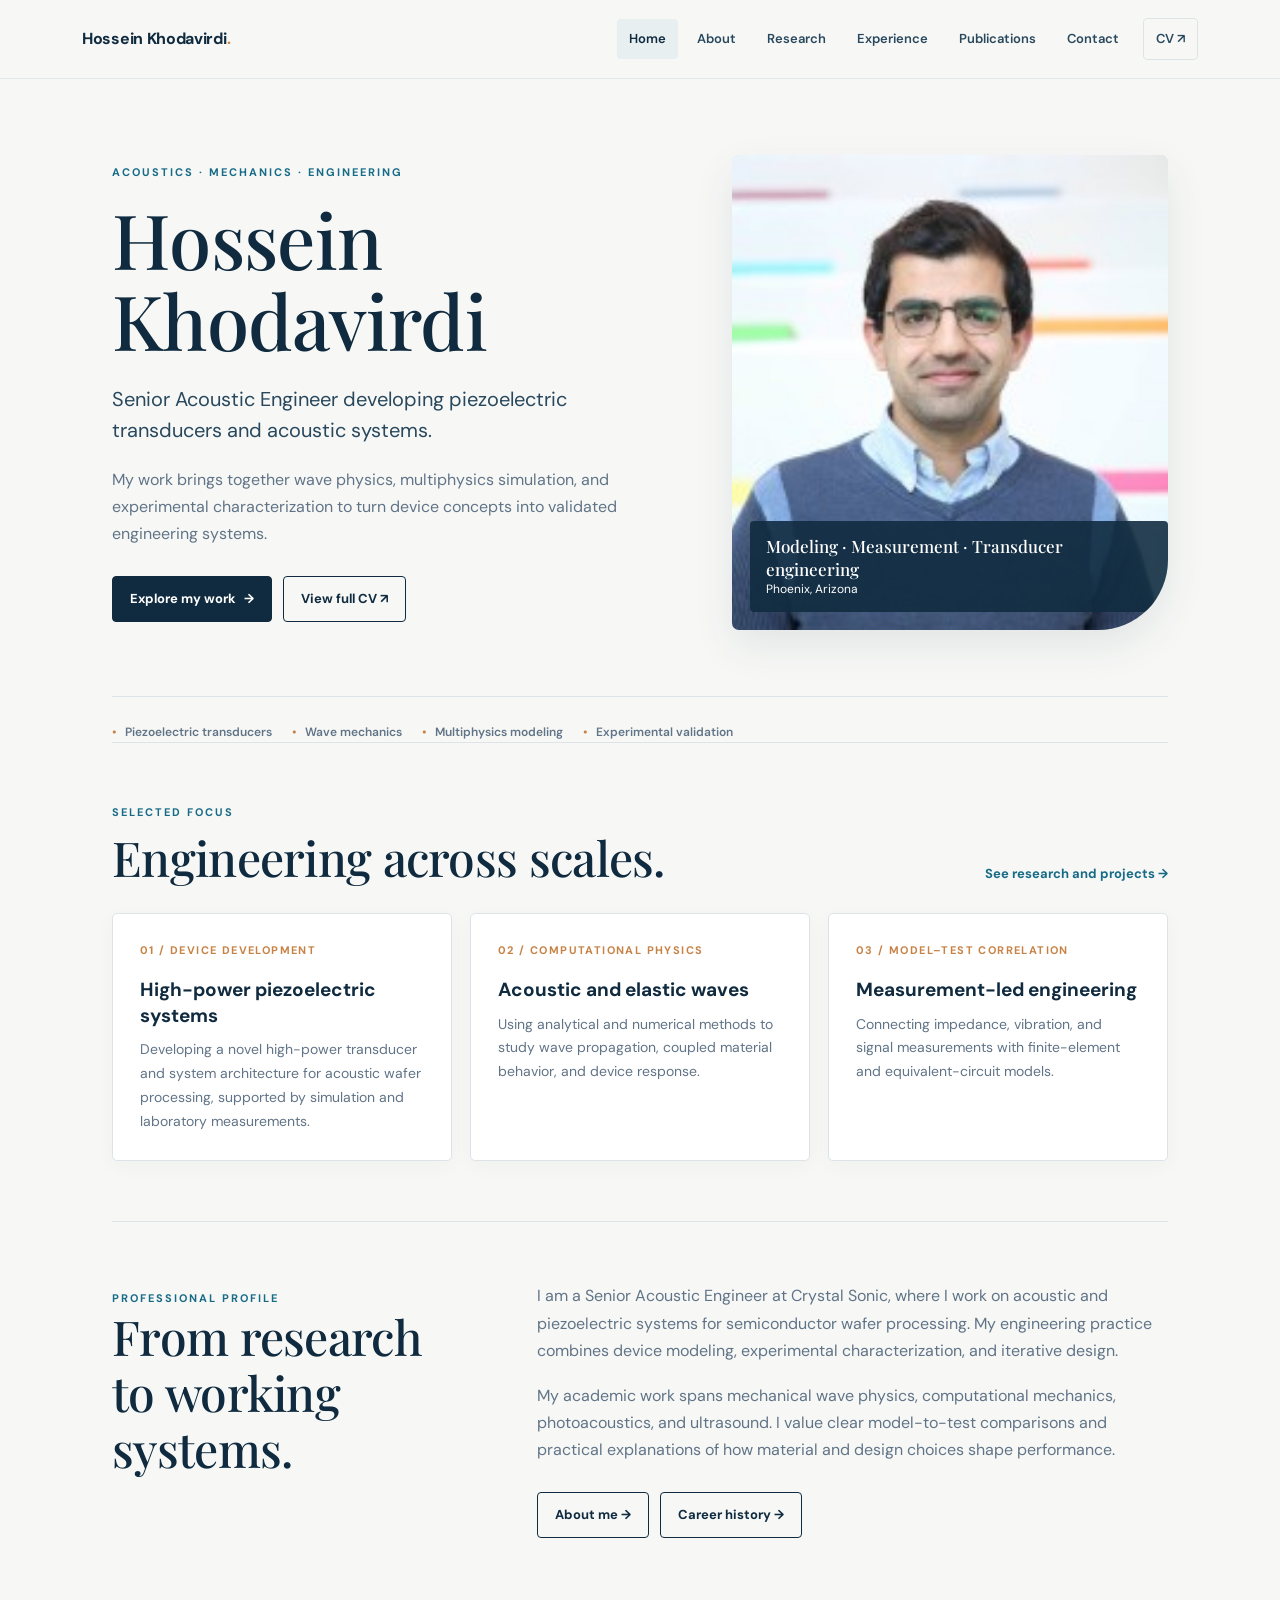
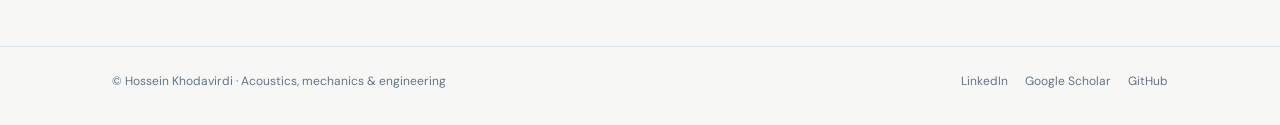
==== commit dd196e17: "Add files via upload" ====
--- a/index.html
+++ b/index.html
@@ -1,43 +1,36 @@
 <!doctype html>
 <html lang="en">
 <head>
-<meta charset="utf-8">
-<meta name="viewport" content="width=device-width, initial-scale=1">
-<meta name="description" content="Hossein Khodavirdi — acoustics, wave physics, piezoelectric systems, multiphysics modeling, and experimental characterization.">
-<meta name="theme-color" content="#132e42">
-<title>Hossein Khodavirdi | Acoustics &amp; Wave Physics</title>
-<style>
-:root{--ink:#132e42;--muted:#536575;--blue:#225e83;--paper:#fafbf9;--line:#dce3e5;--accent:#c78346}*{box-sizing:border-box}html{scroll-behavior:smooth;scroll-padding-top:90px}body{margin:0;background:var(--paper);color:var(--ink);font:16px/1.75 system-ui,-apple-system,BlinkMacSystemFont,"Segoe UI",sans-serif}a{color:var(--blue);text-underline-offset:4px}a:hover{color:#12354a}a:focus-visible,summary:focus-visible{outline:3px solid var(--accent);outline-offset:5px}.wrap{max-width:1120px;margin:auto;padding:0 32px}.skip{position:absolute;left:15px;top:-90px;background:white;padding:10px;z-index:10}.skip:focus{top:10px}header{position:sticky;top:0;background:rgba(250,251,249,.97);border-bottom:1px solid var(--line);z-index:5}.nav{display:flex;justify-content:space-between;align-items:center;gap:24px;min-height:78px}.brand{font-size:16px;font-weight:750;color:var(--ink);text-decoration:none}.brand span{color:var(--accent)}nav{display:flex;gap:26px}nav a{text-decoration:none;font-size:13px;font-weight:600}.hero{padding:90px 0 70px;display:grid;grid-template-columns:1.2fr 1fr;align-items:center;gap:55px}.eyebrow{text-transform:uppercase;letter-spacing:2px;font-size:11px;font-weight:750;color:var(--blue)}h1{font:normal clamp(45px,5.4vw,70px)/1.08 Georgia,serif;letter-spacing:-2px;margin:21px 0}h2{font:normal 36px/1.2 Georgia,serif;margin:10px 0 25px}h3{font-size:20px;line-height:1.35;margin:0 0 12px}p{margin:0 0 19px}.lead{font-size:20px;line-height:1.6;color:var(--muted)}.muted{color:var(--muted)}.actions{display:flex;gap:14px;flex-wrap:wrap;margin-top:30px}.button{display:inline-block;padding:10px 19px;border:1px solid var(--ink);border-radius:3px;font-size:13px;font-weight:650;text-decoration:none;color:var(--ink)}.button.primary{background:var(--ink);color:white}.button:hover{background:#e6edf0}.button.primary:hover{background:var(--blue)}.portrait-card{height:420px;position:relative;border-radius:5px;overflow:hidden;background:#dce3e5}.portrait-card img{width:100%;height:100%;object-fit:cover;object-position:center 24%;display:block}.portrait-caption{position:absolute;left:0;right:0;bottom:0;padding:50px 24px 22px;color:#fff;background:linear-gradient(transparent,rgba(13,36,52,.9));display:flex;flex-direction:column;gap:7px}.portrait-caption span{font-size:10px;letter-spacing:1.8px}.portrait-caption strong{font:21px/1.35 Georgia,serif;font-weight:400}.strip{display:flex;gap:25px;flex-wrap:wrap;border-top:1px solid var(--line);border-bottom:1px solid var(--line);padding:17px 0;font-size:12px;color:var(--muted)}section.content{padding:75px 0;border-bottom:1px solid var(--line)}.split{display:grid;grid-template-columns:1fr 2fr;gap:65px}.intro{font-size:20px;line-height:1.65}.projects{display:grid;grid-template-columns:repeat(3,1fr);gap:30px;margin-top:35px}.project{border-top:2px solid var(--blue);padding-top:20px}.num{font-size:12px;color:var(--accent);font-weight:750;margin-bottom:25px}.project p{font-size:14px;color:var(--muted)}.tags{font-size:11px;color:var(--blue);letter-spacing:.3px;line-height:2}.row{display:grid;grid-template-columns:150px 1fr;gap:25px;padding:28px 0;border-top:1px solid var(--line)}.row:last-child{padding-bottom:0}.row .meta{font-size:12px;color:var(--muted)}.row h3{margin-bottom:5px}.skills{display:grid;grid-template-columns:1fr 1fr;gap:25px 35px}.skills h3{font-size:15px}.skills p{font-size:14px;color:var(--muted);margin:0}.contact{padding:65px 0}.contact h2{max-width:650px}.contact p{max-width:650px}footer{border-top:1px solid var(--line);padding:24px 0;font-size:12px;color:var(--muted)}.foot{display:flex;justify-content:space-between;gap:20px}@media(max-width:800px){.wrap{padding:0 23px}.nav{align-items:flex-start;flex-direction:column;padding-top:16px;padding-bottom:14px;gap:10px}nav{gap:18px;flex-wrap:wrap}.hero{grid-template-columns:1fr;padding:48px 0;gap:30px}.portrait-card{height:350px}.split{grid-template-columns:1fr;gap:15px}.projects{grid-template-columns:1fr}.project{padding-bottom:10px}.num{margin-bottom:15px}section.content{padding:48px 0}.row{grid-template-columns:1fr;gap:8px}.skills{grid-template-columns:1fr}.foot{flex-direction:column;gap:3px}html{scroll-padding-top:135px}}@media(prefers-reduced-motion:reduce){html{scroll-behavior:auto}}@media print{header{position:static}nav,.actions,.wave{display:none}.hero,.split{display:block}section.content{padding:25px 0}.projects{display:block}.project{break-inside:avoid}.wrap{padding:0}body{background:white}}
-</style>
+  <meta charset="utf-8">
+  <meta name="viewport" content="width=device-width, initial-scale=1">
+  <meta name="description" content="Professional portfolio of Hossein Khodavirdi, Senior Acoustic Engineer working in piezoelectric transducers, acoustic systems, wave mechanics, modeling, and experimental characterization.">
+  <meta name="theme-color" content="#102b3f">
+  <link rel="canonical" href="https://hosseinkhodavirdi.github.io/">
+  <link rel="stylesheet" href="site.css">
+  <title>Acoustic Engineer | Hossein Khodavirdi</title>
 </head>
 <body>
-<a class="skip" href="#main">Skip to content</a>
-<header><div class="wrap nav"><a class="brand" href="#">Hossein Khodavirdi<span>.</span></a><nav aria-label="Main navigation"><a href="#about">About</a><a href="#research">Research</a><a href="#experience">Experience</a><a href="#expertise">Expertise</a><a href="#contact">Contact</a></nav></div></header>
-<main id="main" class="wrap">
-<div class="hero">
-<div><div class="eyebrow">Acoustics · Mechanics · Engineering</div><h1>Hossein<br>Khodavirdi</h1><p class="lead">Senior Acoustic Engineer<br>Piezoelectric transducers · Acoustics · Wave mechanics</p><p class="muted">I develop and characterize high-power piezoelectric transducers, combining multiphysics modeling, experimental measurements, and system-level engineering.</p><div class="actions"><a class="button primary" href="#research">Explore my work ↗</a><a class="button" href="cv.pdf" target="_blank" rel="noopener">Download CV ↓</a><a class="button" href="https://github.com/HosseinKhodavirdi">GitHub ↗</a><a class="button" href="https://www.linkedin.com/in/hossein-khodavirdi-6b2074a9/" target="_blank" rel="noopener">LinkedIn ↗</a><a class="button" href="https://scholar.google.com/citations?hl=en&amp;user=29MDVqcAAAAJ" target="_blank" rel="noopener">Google Scholar ↗</a></div></div>
-<div class="portrait-card"><img src="Hossein.jpg" alt="Portrait of Hossein Khodavirdi"><div class="portrait-caption"><span>ACOUSTICS · WAVE MECHANICS</span><strong>Modeling, measurement, and transducer engineering</strong></div></div>
-</div>
-<div class="strip"><span>Phoenix, Arizona</span><span>Piezoelectric systems</span><span>Multiphysics modeling</span><span>Experimental characterization</span></div>
-<section class="content split" id="about"><div><div class="eyebrow">01 / About</div><h2>From physical insight<br>to practical systems.</h2></div><div><p class="intro">My work connects acoustic and elastic wave physics with the design and characterization of electromechanical devices.</p><p class="muted">I work as a Senior Acoustic Engineer at Crystal Sonic in Phoenix, developing piezoelectric systems for semiconductor wafer processing. My approach combines analytical models, finite element simulations, and laboratory measurements to understand device behavior and guide engineering decisions.</p><p class="muted">My academic research background includes mechanical wave physics and computational mechanics at Illinois Institute of Technology. I am particularly interested in the connection between material properties, device geometry, electrical excitation, and mechanical response.</p></div></section>
-<section class="content" id="research"><div class="eyebrow">02 / Research &amp; engineering</div><h2>Areas of work</h2><p class="muted">Connecting wave mechanics, device design, and experimental validation.</p><div class="projects">
-<article class="project"><div class="num">I / ELECTROMECHANICAL SYSTEMS</div><h3>Piezoelectric transducers</h3><p>Modeling resonance, impedance, and vibration in piezoelectric devices. Connecting material models and equivalent circuits with measured electrical and mechanical response.</p><div class="tags">Piezoelectricity · Harmonic analysis · Equivalent circuits</div></article>
-<article class="project"><div class="num">II / COMPUTATIONAL MECHANICS</div><h3>Waves &amp; multiphysics</h3><p>Studying acoustic and elastic wave propagation and coupled material response through analytical methods and numerical simulation, including thermal stress in layered structures.</p><div class="tags">Finite elements · Wave propagation · Thermoelasticity</div></article>
-<article class="project"><div class="num">III / EXPERIMENTAL METHODS</div><h3>Measurement &amp; validation</h3><p>Characterizing vibration and electrical impedance, processing experimental signals, and comparing measurements with numerical predictions to identify sources of disagreement.</p><div class="tags">Laser Doppler vibrometry · Impedance · Signal processing</div></article>
-</div></section>
-<section class="content split" id="experience"><div><div class="eyebrow">03 / Experience</div><h2>Engineering<br>&amp; teaching.</h2></div><div>
-<div class="row"><div class="meta">INDUSTRY<br>Phoenix, AZ</div><div><h3>Senior Acoustic Engineer</h3><p>Crystal Sonic</p><p class="muted">Lead acoustic and transducer engineering for Crystal Sonic’s Sonic Lift-Off wafer-separation technology, including development of a novel high-power piezoelectric transducer and acoustic architecture. Combine coupled-field ANSYS modeling, LDV and impedance measurements, equivalent-circuit modeling, and electrical matching-network design to guide system development and validate performance.</p></div></div>
-<div class="row"><div class="meta">TEACHING<br>Spring 2024</div><div><h3>Adjunct Faculty</h3><p>Illinois Institute of Technology</p><p class="muted">Adjunct Faculty for MMAE 350, supporting instruction in mechanical and aerospace engineering.</p></div></div>
-<div class="row"><div class="meta">RESEARCH<br>Aug 2024 – May 2025</div><div><h3>Research Specialist</h3><p>University of Illinois Chicago</p><p class="muted">Computational and experimental photoacoustics and ultrasound. Developed Python and MATLAB workflows for multispectral photoacoustic microscopy, spectral unmixing, waveform decomposition, and quantitative image analysis; compared signal-decomposition methods and modeled thermoacoustic and photoacoustic signal generation against ultrasound measurements.</p></div></div>
-</div></section>
-<section class="content split" id="expertise"><div><div class="eyebrow">04 / Methods &amp; tools</div><h2>A connected<br>engineering toolkit.</h2></div><div class="skills">
-<div><h3>Simulation</h3><p>ANSYS · Harmonic and transient analysis · Piezoelectric coupling · FEniCS / DOLFINx · k-Wave · Gmsh</p></div>
-<div><h3>Experimental characterization</h3><p>Laser Doppler vibrometry · Electrical impedance analysis · Oscilloscope measurements · RF excitation</p></div>
-<div><h3>Scientific computing</h3><p>Python · MATLAB · Signal processing · Parameter estimation · Sensitivity analysis · Simulation automation</p></div>
-<div><h3>System modeling</h3><p>Analytical wave models · Lumped-element models · Equivalent circuits · Electrical matching and drive circuits</p></div>
-</div></section>
-<!-- Add verified education, publication entries, CV, and professional email before linking those sections. See README.md. -->
-<section class="contact" id="contact"><div class="eyebrow">05 / Connect</div><h2>Shared interests in acoustics,<br>mechanics, or device engineering?</h2><p class="muted">Download my full CV or explore my public code and connect through GitHub.</p><a class="button primary" href="cv.pdf" target="_blank" rel="noopener">Download full CV ↓</a> <a class="button" href="https://github.com/HosseinKhodavirdi">GitHub ↗</a> <a class="button" href="https://www.linkedin.com/in/hossein-khodavirdi-6b2074a9/" target="_blank" rel="noopener">LinkedIn ↗</a> <a class="button" href="https://scholar.google.com/citations?hl=en&amp;user=29MDVqcAAAAJ" target="_blank" rel="noopener">Google Scholar ↗</a></section>
+  <a class="skip" href="#main">Skip to content</a>
+  <header class="site-header"><div class="nav-wrap"><a class="brand" href="index.html">Hossein Khodavirdi<span class="brand-mark">.</span></a><nav class="nav-links" aria-label="Main navigation"><a href="index.html" aria-current="page">Home</a><a href="about.html">About</a><a href="research.html">Research</a><a href="experience.html">Experience</a><a href="publications.html">Publications</a><a href="contact.html">Contact</a><a class="nav-cv" href="cv.pdf" target="_blank" rel="noopener">CV ↗</a></nav></div></header>
+  <main id="main" class="container">
+  <section class="hero">
+    <div class="hero-copy">
+      <div class="eyebrow">Acoustics · Mechanics · Engineering</div>
+      <h1 class="hero-title"><span>Hossein</span><span>Khodavirdi</span></h1>
+      <p class="lead">Senior Acoustic Engineer developing piezoelectric transducers and acoustic systems.</p>
+      <p class="hero-summary">My work brings together wave physics, multiphysics simulation, and experimental characterization to turn device concepts into validated engineering systems.</p>
+      <div class="actions"><a class="button primary" href="research.html">Explore my work <span aria-hidden="true">→</span></a><a class="button" href="cv.pdf" target="_blank" rel="noopener">View full CV ↗</a></div>
+    </div>
+    <div class="portrait-frame"><img src="Hossein.jpg" alt="Portrait of Hossein Khodavirdi"><div class="portrait-label"><strong>Modeling · Measurement · Transducer engineering</strong>Phoenix, Arizona</div></div>
+  </section>
+  <div class="hero-rule"></div><div class="focus-strip"><span>Piezoelectric transducers</span><span>Wave mechanics</span><span>Multiphysics modeling</span><span>Experimental validation</span></div>
+  <section class="home-section"><div class="section-heading"><div><div class="eyebrow">Selected focus</div><h2>Engineering across scales.</h2></div><a class="text-link" href="research.html">See research and projects →</a></div><div class="card-grid">
+    <article class="card"><div class="card-kicker">01 / DEVICE DEVELOPMENT</div><h3>High-power piezoelectric systems</h3><p>Developing a novel high-power transducer and system architecture for acoustic wafer processing, supported by simulation and laboratory measurements.</p></article>
+    <article class="card"><div class="card-kicker">02 / COMPUTATIONAL PHYSICS</div><h3>Acoustic and elastic waves</h3><p>Using analytical and numerical methods to study wave propagation, coupled material behavior, and device response.</p></article>
+    <article class="card"><div class="card-kicker">03 / MODEL–TEST CORRELATION</div><h3>Measurement-led engineering</h3><p>Connecting impedance, vibration, and signal measurements with finite-element and equivalent-circuit models.</p></article>
+  </div></section>
+  <section class="home-section"><div class="two-col"><div class="section-label"><div class="eyebrow">Professional profile</div><h2>From research to working systems.</h2></div><div class="prose"><p>I am a Senior Acoustic Engineer at Crystal Sonic, where I work on acoustic and piezoelectric systems for semiconductor wafer processing. My engineering practice combines device modeling, experimental characterization, and iterative design.</p><p>My academic work spans mechanical wave physics, computational mechanics, photoacoustics, and ultrasound. I value clear model-to-test comparisons and practical explanations of how material and design choices shape performance.</p><div class="actions"><a class="button" href="about.html">About me →</a><a class="button" href="experience.html">Career history →</a></div></div></div></section>
 </main>
-<footer><div class="wrap foot"><span>© Hossein Khodavirdi</span><span>Acoustics &amp; wave physics · Phoenix, Arizona</span></div></footer>
-</body></html>
+  <footer class="site-footer"><div class="container footer-inner"><span>© Hossein Khodavirdi · Acoustics, mechanics &amp; engineering</span><div class="footer-links"><a href="https://www.linkedin.com/in/hossein-khodavirdi-6b2074a9/" target="_blank" rel="noopener">LinkedIn</a><a href="https://scholar.google.com/citations?hl=en&amp;user=29MDVqcAAAAJ" target="_blank" rel="noopener">Google Scholar</a><a href="https://github.com/HosseinKhodavirdi" target="_blank" rel="noopener">GitHub</a></div></div></footer>
+</body>
+</html>
--- a/site.css
+++ b/site.css
@@ -0,0 +1,6 @@
+@import url('https://fonts.googleapis.com/css2?family=DM+Sans:wght@400;500;600;700&family=Playfair+Display:wght@500;600&display=swap');
+:root{--ink:#102b3f;--ink-soft:#29485d;--muted:#617487;--blue:#176b87;--teal:#d8edf0;--gold:#c78346;--paper:#f7f8f6;--white:#fff;--line:#dce4e7;--shadow:0 16px 42px rgba(20,48,66,.09);--serif:'Playfair Display',Georgia,serif;--sans:'DM Sans',system-ui,-apple-system,'Segoe UI',sans-serif}
+*{box-sizing:border-box}html{scroll-behavior:smooth}body{margin:0;background:var(--paper);color:var(--ink);font:16px/1.7 var(--sans)}a{color:var(--blue);text-underline-offset:4px}a:hover{color:var(--ink)}a:focus-visible{outline:3px solid var(--gold);outline-offset:4px}img{max-width:100%}.skip{position:absolute;left:16px;top:-60px;background:var(--white);padding:10px 14px;z-index:20}.skip:focus{top:12px}.site-header{position:sticky;top:0;z-index:10;background:rgba(247,248,246,.94);backdrop-filter:blur(12px);border-bottom:1px solid rgba(220,228,231,.85)}.nav-wrap{max-width:1180px;margin:auto;padding:0 32px;min-height:78px;display:flex;align-items:center;justify-content:space-between;gap:28px}.brand{color:var(--ink);font-weight:700;text-decoration:none;letter-spacing:-.3px;white-space:nowrap}.brand-mark{color:var(--gold)}.nav-links{display:flex;align-items:center;gap:7px}.nav-links a{color:var(--ink-soft);text-decoration:none;font-size:13px;font-weight:600;padding:9px 12px;border-radius:4px}.nav-links a:hover,.nav-links a[aria-current=page]{background:#e8eff0;color:var(--ink)}.nav-links .nav-cv{border:1px solid var(--line);margin-left:5px}.container{max-width:1120px;margin:auto;padding:0 32px}.eyebrow{text-transform:uppercase;letter-spacing:2px;font-size:11px;font-weight:700;color:var(--blue)}h1,h2,h3,p{margin-top:0}h1,h2{font-family:var(--serif);font-weight:500;letter-spacing:-.7px}h1{font-size:clamp(44px,6vw,76px);line-height:1.06;margin:17px 0 24px}h2{font-size:clamp(32px,4vw,48px);line-height:1.17;margin-bottom:20px}h3{font-size:19px;line-height:1.35;margin-bottom:10px}.lead{font-size:20px;line-height:1.55;color:var(--ink-soft);max-width:660px}.muted{color:var(--muted)}.small{font-size:13px}.actions{display:flex;flex-wrap:wrap;gap:11px;margin-top:28px}.button{display:inline-flex;align-items:center;justify-content:center;gap:8px;padding:11px 17px;border:1px solid var(--ink);border-radius:4px;text-decoration:none;color:var(--ink);font-size:13px;font-weight:700;transition:transform .2s,background .2s}.button:hover{transform:translateY(-2px);background:#e8eff0}.button.primary{background:var(--ink);color:white}.button.primary:hover{background:var(--blue);color:white}.button.light{border-color:rgba(255,255,255,.45);color:white}.button.light:hover{background:rgba(255,255,255,.14)}.hero{padding:76px 0 66px;display:grid;grid-template-columns:1.12fr .88fr;align-items:center;gap:65px}.hero-copy{max-width:650px}.hero-title span{display:block}.hero-summary{max-width:610px;color:var(--muted);font-size:16px}.portrait-frame{position:relative;height:475px;border-radius:7px 7px 70px 7px;overflow:hidden;background:#dae4e6;box-shadow:var(--shadow)}.portrait-frame img{width:100%;height:100%;object-fit:cover;object-position:center 28%;display:block}.portrait-label{position:absolute;left:18px;bottom:18px;background:rgba(16,43,63,.89);color:white;padding:14px 16px;border-radius:4px;font-size:12px;line-height:1.45}.portrait-label strong{display:block;font:17px/1.35 var(--serif);font-weight:500}.hero-rule{height:1px;background:var(--line);margin:0 0 25px}.focus-strip{display:flex;gap:20px;flex-wrap:wrap;color:var(--muted);font-size:12px;font-weight:600}.focus-strip span:before{content:'•';color:var(--gold);padding-right:8px}.home-section{padding:60px 0;border-top:1px solid var(--line)}.section-heading{display:flex;justify-content:space-between;align-items:end;gap:30px;margin-bottom:28px}.section-heading h2{margin:7px 0 0}.text-link{font-size:13px;font-weight:700;text-decoration:none;white-space:nowrap}.card-grid{display:grid;grid-template-columns:repeat(3,1fr);gap:18px}.card{background:var(--white);padding:27px;border:1px solid var(--line);border-radius:5px;box-shadow:0 5px 20px rgba(20,48,66,.035)}.card-kicker{color:var(--gold);font-size:11px;letter-spacing:1.4px;font-weight:700;margin-bottom:17px}.card p{color:var(--muted);font-size:14px;margin-bottom:0}.page-hero{padding:68px 0 40px;border-bottom:1px solid var(--line)}.page-hero h1{font-size:clamp(42px,5vw,64px);margin-bottom:15px}.page-hero .lead{font-size:18px;margin-bottom:0}.content-section{padding:42px 0;border-bottom:1px solid var(--line)}.content-section:last-child{border-bottom:0}.two-col{display:grid;grid-template-columns:.72fr 1.28fr;gap:70px}.section-label{padding-top:7px}.prose{max-width:760px}.prose p{color:var(--muted);margin-bottom:18px}.prose p:last-child{margin-bottom:0}.callout{padding:24px 27px;background:#eaf2f2;border-left:3px solid var(--gold);border-radius:0 5px 5px 0;color:var(--ink-soft)}.callout p:last-child{margin-bottom:0}.timeline{border-top:1px solid var(--line)}.timeline-item{display:grid;grid-template-columns:175px 1fr;gap:32px;padding:30px 0;border-bottom:1px solid var(--line)}.timeline-date{font-size:12px;line-height:1.5;color:var(--muted);font-weight:700;text-transform:uppercase;letter-spacing:.6px}.timeline-item h2,.timeline-item h3{font-family:var(--sans);font-size:20px;font-weight:700;letter-spacing:0;margin:0 0 5px}.timeline-org{color:var(--blue);font-size:14px;font-weight:600;margin-bottom:12px}.timeline-item p{color:var(--muted);font-size:14px;margin-bottom:0}.tag-list{display:flex;flex-wrap:wrap;gap:8px;margin-top:18px}.tag{font-size:11px;font-weight:600;color:var(--ink-soft);background:#e8eff0;padding:5px 9px;border-radius:3px}.expertise-grid{display:grid;grid-template-columns:1fr 1fr;gap:14px}.expertise{background:white;border:1px solid var(--line);padding:22px;border-radius:4px}.expertise h3{font-size:15px}.expertise p{font-size:13px;color:var(--muted);margin-bottom:0}.publication-card{display:grid;grid-template-columns:48px 1fr;gap:18px;padding:23px 0;border-bottom:1px solid var(--line)}.publication-index{font:24px var(--serif);color:var(--gold)}.publication-card h3{font-size:17px}.publication-card p{font-size:13px;color:var(--muted);margin-bottom:0}.contact-grid{display:grid;grid-template-columns:repeat(2,1fr);gap:16px}.contact-card{background:#fff;border:1px solid var(--line);padding:23px;border-radius:4px;text-decoration:none;color:var(--ink);display:flex;align-items:center;justify-content:space-between;gap:15px}.contact-card:hover{box-shadow:var(--shadow);transform:translateY(-2px)}.contact-card small{display:block;color:var(--muted);font-size:11px;text-transform:uppercase;letter-spacing:1px}.contact-card strong{font-size:15px}.contact-arrow{font-size:20px;color:var(--gold)}.cv-panel{padding:32px;background:var(--ink);color:white;border-radius:6px;display:flex;align-items:center;justify-content:space-between;gap:25px}.cv-panel h2{font-size:30px;margin-bottom:7px}.cv-panel p{color:#d0dce1;margin-bottom:0;font-size:14px}.site-footer{margin-top:48px;border-top:1px solid var(--line);padding:24px 0 34px;color:var(--muted);font-size:12px}.footer-inner{display:flex;justify-content:space-between;gap:18px}.footer-links{display:flex;gap:17px}.footer-links a{color:var(--muted);text-decoration:none}.footer-links a:hover{color:var(--ink)}
+@media(max-width:850px){.nav-wrap{align-items:flex-start;flex-direction:column;gap:8px;padding-top:14px;padding-bottom:12px}.nav-links{flex-wrap:wrap;gap:2px}.nav-links a{padding:7px 9px;font-size:12px}.nav-links .nav-cv{margin-left:0}.hero{grid-template-columns:1fr;gap:32px;padding-top:50px}.portrait-frame{height:380px;max-width:570px}.card-grid{grid-template-columns:1fr 1fr}.two-col{grid-template-columns:1fr;gap:18px}.section-label h2{margin-bottom:0}.timeline-item{grid-template-columns:135px 1fr;gap:20px}}
+@media(max-width:580px){.container,.nav-wrap{padding-left:20px;padding-right:20px}.nav-links{gap:0}.nav-links a{padding:6px 7px;font-size:11px}.brand{font-size:15px}.hero{padding:40px 0 42px}.portrait-frame{height:330px}.focus-strip{gap:10px 16px}.home-section{padding:42px 0}.section-heading{align-items:flex-start;flex-direction:column;gap:12px}.card-grid,.expertise-grid,.contact-grid{grid-template-columns:1fr}.card{padding:22px}.page-hero{padding:46px 0 30px}.content-section{padding:32px 0}.timeline-item{grid-template-columns:1fr;gap:8px;padding:23px 0}.cv-panel{align-items:flex-start;flex-direction:column;padding:25px}.footer-inner{flex-direction:column}.footer-links{flex-wrap:wrap}}
+@media(prefers-reduced-motion:reduce){html{scroll-behavior:auto}*,*::before,*::after{transition:none!important}}
